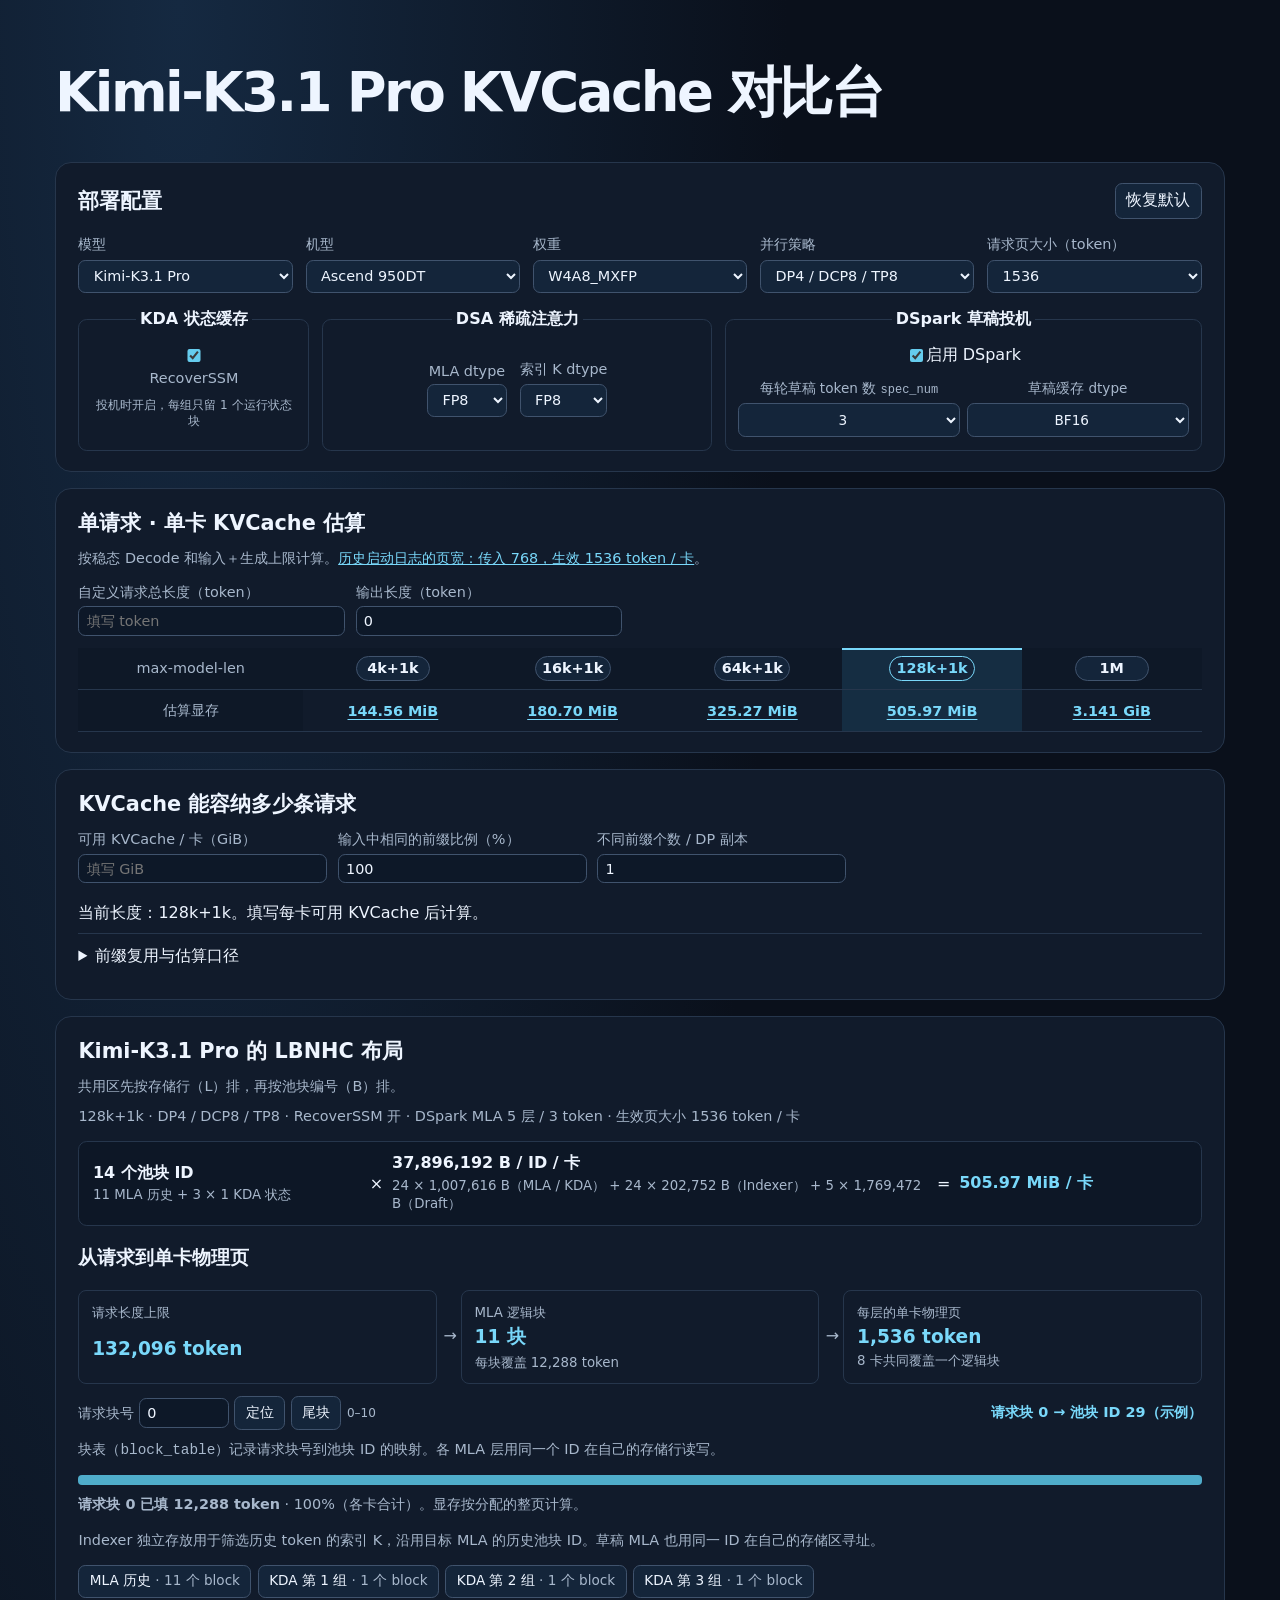
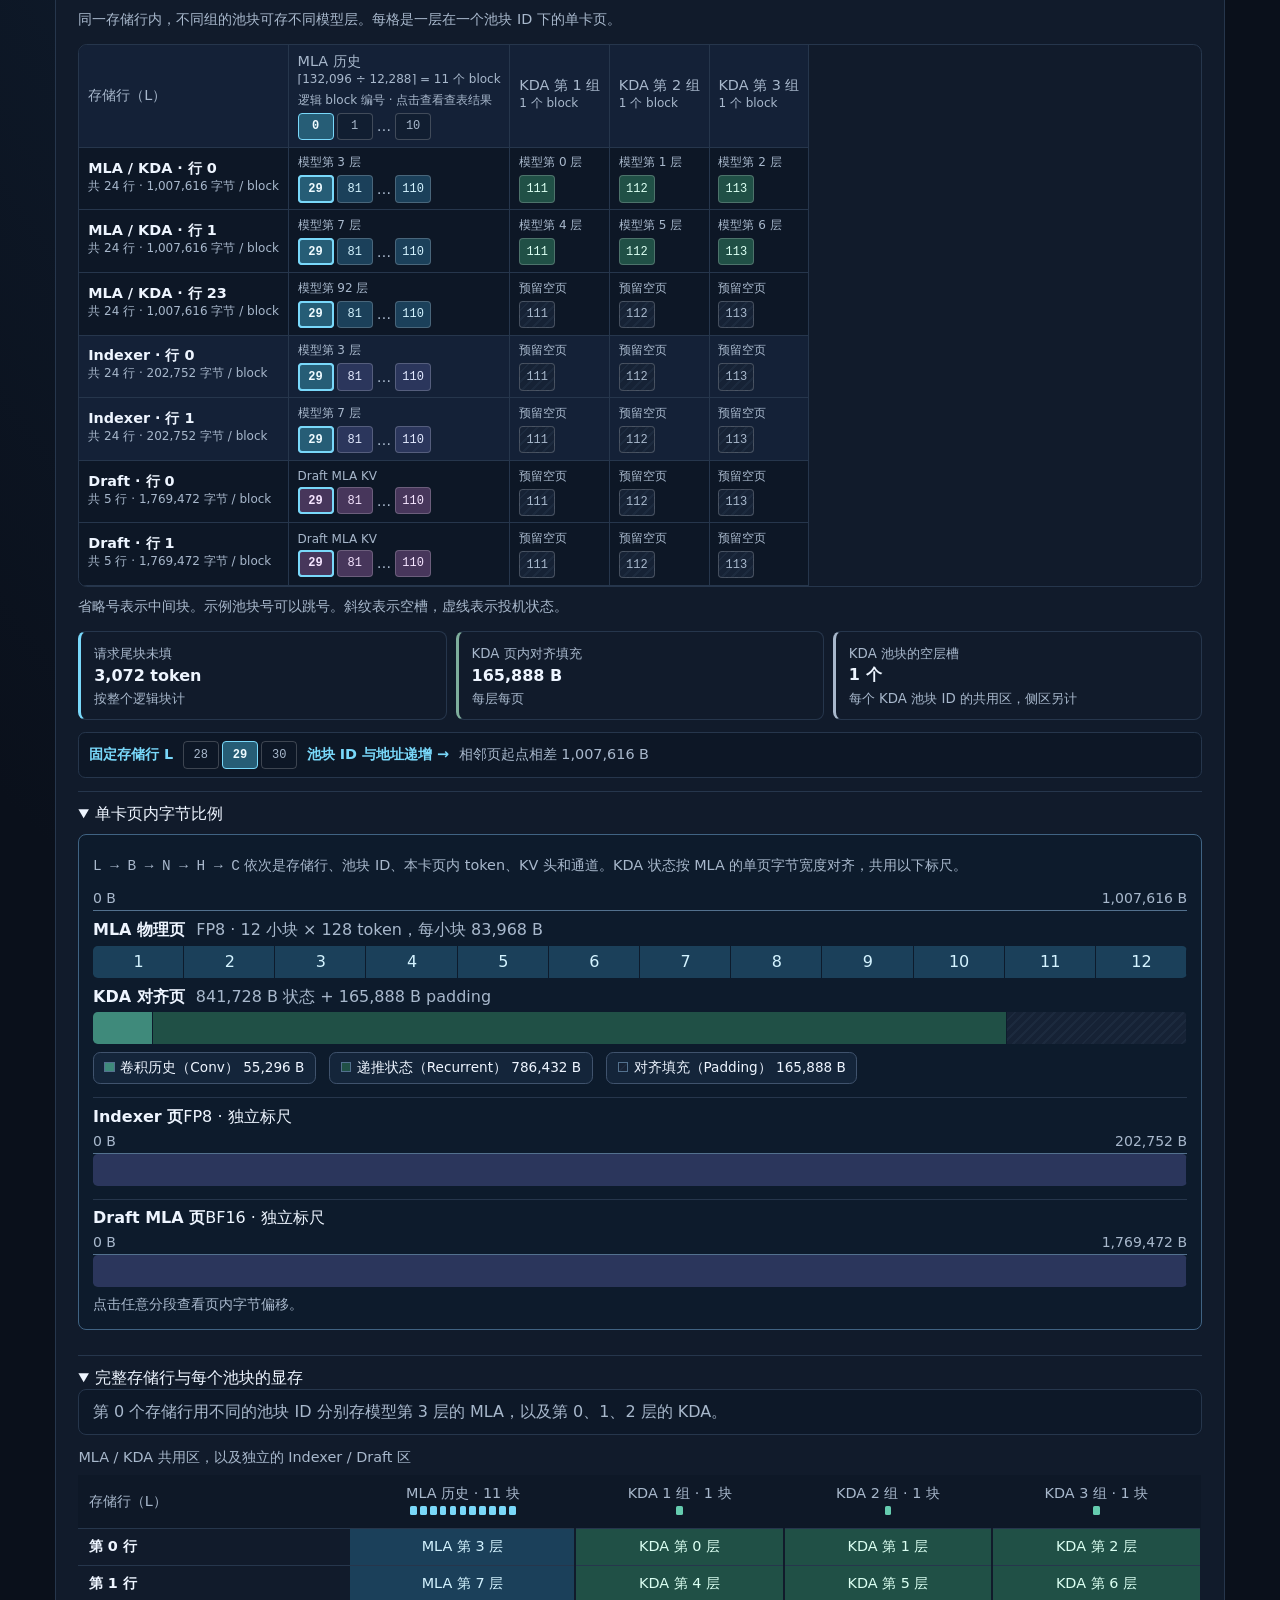
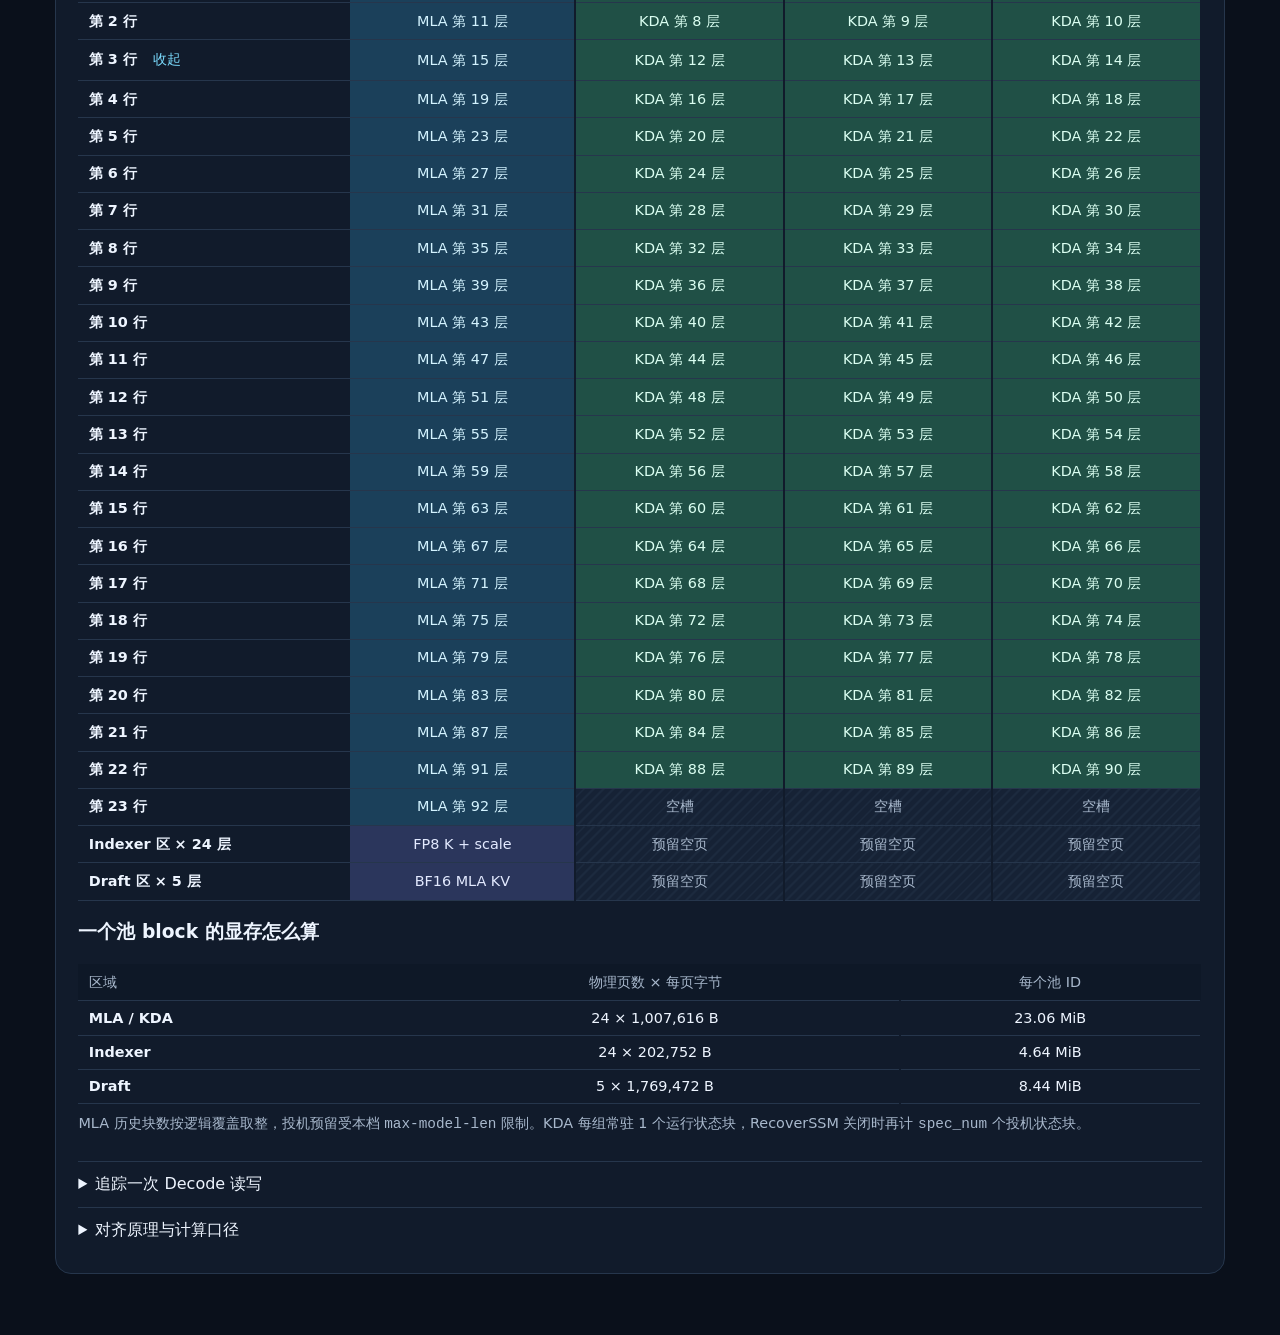
==== index.html @ 6306217f "Center DSpark controls across Kimi variants" ====
<!doctype html>
<html lang="zh-CN">
<meta charset="utf-8">
<meta name="viewport" content="width=device-width, initial-scale=1">
<title>Kimi-K3.1 Pro KVCache 对比台</title>
<link rel="stylesheet" href="style.css?v=34">
<main>
  <header>
    <h1 id="page-title">Kimi-K3.1 Pro KVCache 对比台</h1>
  </header>

  <section aria-labelledby="settings-title">
    <div class="settings-heading"><h2 id="settings-title">部署配置</h2><button id="reset" type="button">恢复默认</button></div>
    <div class="settings">
      <label>模型<select id="model"><option value="k31">Kimi-K3.1 Pro</option><option value="k3">Kimi-K3</option></select></label>
      <label>机型<select id="hardware"><option value="a5">Ascend 950DT</option><option value="a3">Atlas 800I A3</option></select></label>
      <label>权重<select id="weight"><option>W4A8_MXFP</option></select></label>
      <label>并行策略<select id="scenario"><option value="8">DP4 / DCP8 / TP8</option><option value="1">DP4 / TP8</option><option value="custom">自定义</option></select></label>
      <label for="block-size" title="--block-size">请求页大小（token）<select id="block-size"><option>640</option><option>1024</option><option>1408</option><option selected>1536</option></select></label>
    </div>
    <fieldset id="custom-parallel" class="custom-parallel" hidden>
      <legend>自定义并行策略</legend>
      <div class="custom-parallel-fields">
        <label>实例机数<select id="custom-nodes"><option value="auto">自动（4–8 机）</option></select></label>
        <label>DP<input id="custom-dp" type="number" min="1" step="1" inputmode="numeric" placeholder="填写 DP"></label>
        <label>TP<select id="custom-tp"></select></label>
        <label>DCP<select id="custom-dcp" aria-describedby="custom-parallel-help"></select></label>
      </div>
      <p class="caption" id="custom-parallel-help">实例卡数按 DP × TP 计算，DCP 复用 TP rank。DCP 须整除 TP，选 1 表示关闭。</p>
      <p id="custom-parallel-size" class="caption" hidden></p>
      <div class="custom-actions">
        <button type="button" id="copy-preset-topology">从预设填入</button>
        <button type="button" id="copy-parallel-link" disabled>复制配置链接</button>
        <span id="parallel-link-status" role="status"></span>
      </div>
      <label id="parallel-link-fallback" hidden>配置链接<input type="url" id="parallel-link-url" readonly></label>
    </fieldset>
    <div class="option-groups">
      <fieldset><legend>KDA 状态缓存</legend><div class="option-fields">
        <label class="option-toggle"><input type="checkbox" id="recover" aria-describedby="recover-help" checked> RecoverSSM</label>
        <small class="option-help" id="recover-help">投机时开启，每组只留 1 个运行状态块</small>
      </div></fieldset>
      <fieldset><legend id="attention-options-title">DSA</legend><div class="option-fields">
        <label>MLA dtype<select id="mla-dtype"></select></label>
        <label id="index-dtype-field">索引 K dtype<select id="index-dtype"></select></label>
      </div></fieldset>
      <fieldset class="draft-settings"><legend>DSpark 草稿投机</legend>
        <div class="draft-heading">
          <label class="option-toggle"><input type="checkbox" id="draft" aria-controls="draft-fields" checked> 启用 DSpark</label>
          <span class="draft-format" id="draft-format" hidden>缓存 BF16</span>
        </div>
        <div id="draft-fields">
          <fieldset class="draft-kind" id="draft-kind-field" hidden>
            <legend>草稿模型类型</legend>
            <div class="draft-kind-options">
              <label><input type="radio" name="draft-kind" value="mla" checked><span>MLA</span></label>
              <label><input type="radio" name="draft-kind" value="gqa"><span>GQA</span></label>
            </div>
          </fieldset>
          <div class="draft-parameters">
            <label for="spec"><span>每轮草稿 token 数 <code>spec_num</code></span><select id="spec"><option>1</option><option>2</option><option selected>3</option><option>4</option><option>5</option><option>6</option><option>7</option></select></label>
            <label id="mla-draft-layers-field" hidden>草稿模型层数<select id="mla-draft-layers"></select></label>
            <div id="gqa-draft-layers-field" class="draft-static" hidden><span>草稿模型层数</span><span id="gqa-draft-layer-count" class="fixed-value"></span></div>
            <label id="draft-dtype-field">草稿缓存 dtype<select id="draft-dtype"></select></label>
          </div>
          <p id="draft-layout-note" class="draft-note" hidden></p>
        </div>
      </fieldset>
    </div>
    <p class="caption" id="dtype-note" hidden>当前 dtype 搭配的显存按图中的 KVCache 布局计算，实际能否启动仍待验证。</p>
    <p class="caption" id="native-weight-note" hidden>Moonshot 原生档按所选 KV dtype 和 950DT 分组估算。<a href="https://huggingface.co/moonshotai/Kimi-K3.1-Pro">Moonshot 原生权重</a></p>
  </section>

  <section aria-labelledby="results-title">
    <h2 id="results-title">单请求 · 单卡 KVCache 估算</h2>
    <p class="caption" id="results-scope">按稳态 Decode 和输入＋生成上限计算。<span id="results-evidence"></span></p>
    <p class="caption" id="custom-scenario-note" role="status" hidden>自定义并行策略待配置。</p>
    <div class="request-fields">
      <label>自定义请求总长度（token）<input id="custom-length" type="number" min="1" max="1048576" step="1" inputmode="numeric" placeholder="填写 token"></label>
      <label>输出长度（token）<input id="custom-generation" type="number" min="0" max="1048576" step="1" inputmode="numeric" value="0"></label>
    </div>
    <p class="caption" id="custom-request-note" role="status" hidden></p>
    <div class="scroll"><table class="results-table" id="results" role="table" aria-describedby="results-scope">
      <thead role="rowgroup"><tr role="row"><th scope="col" role="columnheader">max-model-len</th><th scope="col" role="columnheader">估算显存</th></tr></thead>
      <tbody role="rowgroup"></tbody>
    </table></div>
  </section>

  <section aria-labelledby="capacity-title" id="request-capacity">
    <h2 id="capacity-title">KVCache 能容纳多少条请求</h2>
    <div class="request-fields capacity-fields">
      <label>可用 KVCache / 卡（GiB）<input id="cache-budget" type="number" min="0" step="any" inputmode="decimal" placeholder="填写 GiB"></label>
      <label>输入中相同的前缀比例（%）<input id="prefix-percent" type="number" min="0" max="100" step="any" inputmode="decimal" value="100"></label>
      <label>不同前缀个数 / DP 副本<input id="prefix-count" type="number" min="1" step="1" inputmode="numeric" value="1"></label>
    </div>
    <div id="capacity-result" aria-live="polite"></div>
    <details><summary>前缀复用与估算口径</summary>
      <p>比例以当前长度档的输入 token 为基数，输出长度单独计。只有完整逻辑块可共享，并保留最后一个输入 token 的计算位置。各 DP 副本使用各自的 KVCache。</p>
      <p>每个有请求的前缀计一份共享历史块。每条请求分别计未共享历史、KDA 状态和独立 GQA Draft 块。按稳态驻留估算，调度上限、其他请求的缓存、临时重叠和碎片另计。<a href="https://docs.vllm.ai/en/v0.24.0/api/vllm/v1/core/kv_cache_manager/">vLLM 前缀命中规则</a></p>
    </details>
  </section>

  <section aria-labelledby="layout-title" id="cache-layout">
    <h2 id="layout-title">Kimi-K3.1 Pro 的 LBNHC 布局</h2>
    <p class="caption layout-intro">共用区先按存储行（L）排，再按池块编号（B）排。</p>
    <p id="layout-caption" class="caption" aria-live="polite"></p>
    <p id="layout-scope" class="caption inline-explanation" hidden></p>
    <div id="block-adjustment" class="caption inline-explanation" hidden></div>
    <div id="layout-summary"></div>
    <div id="layout-visual"></div>
    <details class="visual-block-detail" open>
      <summary>完整存储行与每个池块的显存</summary>
      <div id="layout"></div>
    </details>
    <details id="decode-trace">
      <summary>追踪一次 Decode 读写</summary>
      <div id="trace-content"></div>
    </details>
    <details id="k3-method" hidden>
      <summary>Kimi-K3 的对齐原理与计算口径</summary>
      <p>按预设 TP，950DT 页宽为 <code>768 × (512 + 64) × 2 = 884,736 B</code>，A3 为 <code>384 × (512 + 64) × 2 = 442,368 B</code>。A3 的 1M Decode 模板使用 DP4 / DCP16 / TP16，每个逻辑 block 覆盖 6,144 token。关闭 DCP 后，每块覆盖 384 token。KDA 每卡分到 <code>96 ÷ TP</code> 个头。降低 TP 后，如果状态放不进原页，就按请求页大小的最小够用倍数对齐。3 个 KDA 组各占 23 个存储行，组间 block ID 互斥。</p>
      <p>950DT 默认使用 Inferact Block5 的 3 层 MLA Draft。A3 默认使用 Eco-Tech 的 5 层 MLA Draft、DSpark 7 token。另一层数档用相同规则做容量对照。MLA Draft 行接在 24 个目标 MLA 行之后，共用历史 block ID。GQA Draft 以 RadixArk 的 5 层配置推算，使用独立 block ID，占整池前 5 行。</p>
      <p>按单请求稳态 Decode、各档用满 token 预算、无前缀复用估算。A3 的 DCP 关闭拓扑对应 256K 模板，更长请求只做容量对照。GQA Draft 有 16 个 KV 头。TP ≤ 16 时自定义只支持 DCP1，TP32 可选 DCP1 或 DCP2。TP1/2 时 GQA 单页比 MLA 页宽，超出现有共用页估算范围。权重、图内存及 RecoverSSM records 另计。<a href="https://github.com/Dawn952/vllm-ascend/blob/6fcafe90e9fe4091685935d162a7a3869aa204ee/vllm_ascend/platform.py#L1971-L2040">Ascend 草稿并行校验</a></p>
      <p class="sources"><a href="https://docs.vllm.ai/projects/ascend/en/main/tutorials/models/Kimi-K3.html#53-long-context-and-1m-pd-separation-deployment">Kimi-K3 1M Decode 模板</a><a href="https://modelscope.cn/models/Eco-Tech/Kimi-K3-DSpark-MLA-NPU">A3 MLA Draft 权重</a><a href="https://huggingface.co/Inferact/Kimi-K3-DSpark-Block5/blob/a202601f9043e965516e3965d02322a1b8f10310/config.json">950DT MLA Draft 配置</a><a href="https://huggingface.co/RadixArk/Kimi-K3-DSpark/blob/9c4b2577dacb572ce88e8aad4357dffb4f6c9796/config.json">GQA Draft 配置</a><a href="https://github.com/vllm-project/vllm/blob/main/vllm/models/kimi_k3/nvidia/gqa_draft.py#L30-L69">上游 GQA 分组</a></p>
    </details>
    <details id="k31-method">
      <summary>对齐原理与计算口径</summary>
      <p><strong>地址顺序。</strong> <code>L → B → N → H → C</code> 分别对应存储行（物理层槽）、池内 block ID、本卡页内 token、存储的 KV head 和打包后的通道。MLA / KDA 共用区里，同一存储行的 block 连续，<code>offset(L,B) = L × 池总 block 数 × 主 MLA 页字节 + B × 主 MLA 页字节</code>。图中只展示当前请求占用的块。分配器用整个池的 block 数计算相邻存储行的间距。</p>
      <p><strong>页与 ID。</strong> KDA 沿用 MLA 页的步长。三组 KDA 各自有 block table，使用互斥的池 ID，同一组的 23 层使用相同的一串 ID。Indexer 和 draft 有独立的物理区域及页宽，也按池 ID 寻址。</p>
      <p><strong>先选 token 块，再算物理页。</strong> 量化 MLA 按 576 B/token 选块，按 656 B/token 打包。BF16 MLA 的两个步骤都按 1152 B/token 计算。Indexer 的 INT8、FP8、BF16 分别用 130、132、256 B/token。DCP 逻辑覆盖等于生效 block size × DCP。KDA 的 96 个头按 TP 切分，TP8 每卡 12 个，TP16 每卡 6 个。</p>
      <p><code>spec_num</code> 对应 vLLM 的 <code>num_speculative_tokens</code>。Draft BF16 使用 1152 B/token。Draft C8 是按 576 B/token 的容量估算，静态 scale 另计，算子可用性和部署未验证。<a href="https://dawn952.github.io/kimi-k31-a5-analysis/">A5 Atlas 的 DSpark C8 容量口径</a></p>
      <p>按独享请求、无前缀复用计算。每档以输入与输出长度之和设置 <code>max-model-len</code>，<code>1M</code> 档使用 <code>(1M−1k)+1k</code>。<code>allocate_slots</code> 先将主模型 token 和 lookahead 的和截断到模型上限，再由 Full Attention manager 按 DCP 逻辑块取整。因此用满本档预算时，lookahead 不会跨过模型上限占用新块。</p>
      <p><code>MambaManager</code> 在 align 模式按主模型进度管理 KDA 状态。单请求的稳态 Decode 每组保留 1 个运行状态块，RecoverSSM 关闭时再加投机状态块。跨块切换时旧块暂留，后续由 <code>remove_skipped_blocks</code> 释放。跨块重叠、额外 Prefill checkpoint、历史驻留、全池 null ID、权重、图内存和 RecoverSSM records 另计。</p>
      <h3>默认场景的证据</h3>
      <div class="scroll"><table class="pool-map"><thead><tr><th scope="col">Decode 配置</th><th scope="col">生效页 / 模板 interleave</th><th scope="col">每池 ID / 卡</th><th scope="col">证据范围</th></tr></thead><tbody>
      <tr><th scope="row">950DT · DP4 / DCP8 / TP8</th><td>1536 / 1536 token</td><td>37,896,192 B</td><td>历史页几何，单请求占用按源码推算</td></tr>
      <tr><th scope="row">A3 · DP4 / DCP16 / TP16</th><td>768 / 768 token</td><td>18,911,232 B</td><td>公开模板与 paired 布局的 CPU 字节复核</td></tr>
      </tbody></table></div>
      <p>950DT 历史日志的传入 block size 和 interleave 均为 768，启动后单卡页生效为 1536，记录的 cache group token 粒度为 <code>(12288, 1536, 1536, 1536)</code>。本站默认采用公开模板的 <code>1536 / 1536</code>，引用历史日志核对页几何。其他页几何及无 DCP 场景按源码推算，启动时仍需校验 interleave。</p>
      <p>A3 采用公开 1M Decode 模板和 W4A8 权重，默认关闭可选的 RecoverSSM。历史 A3 的 packed 布局运行与本站的 paired 布局不同。现有证据支持 A3 的页字节计算，单请求实际持有量及 RecoverSSM 对照仍是推算。</p>
      <p>950DT 的 Moonshot 原生档采用 <code>moonshotai/Kimi-K3.1-Pro</code> 的 MXFP4 checkpoint。其打包格式为 <code>mxfp4-pack-quantized</code>，官方 950DT 模板使用 Ascend 发布的 W4A8_MXFP 权重。原生档按显式指定的相同 KV dtype 和布局推算，加载及总 HBM 待验证。<a href="https://huggingface.co/moonshotai/Kimi-K3.1-Pro/blob/main/config.json">原生权重配置</a> · <a href="https://docs.vllm.ai/projects/ascend/en/main/tutorials/models/Kimi-K3.1-Pro.html">950DT 部署模板</a></p>
      <p class="sources"><a href="https://github.com/Dawn952/kimi-k31-a5-analysis/blob/main/data/memory-dcp-evidence.json">950DT 历史启动摘要</a><a href="https://github.com/vllm-project/vllm/blob/4ba787ec9959e566d3b587a796dff07673324da5/vllm/v1/core/kv_cache_manager.py#L550-L580">请求分配与上限</a><a href="https://github.com/vllm-project/vllm/blob/4ba787ec9959e566d3b587a796dff07673324da5/vllm/v1/core/single_type_kv_cache_manager.py#L1810-L1878">KDA 状态复用</a><a href="https://github.com/vllm-project/vllm/blob/4ba787ec9959e566d3b587a796dff07673324da5/vllm/v1/core/single_type_kv_cache_manager.py#L1629-L1657">KDA 旧块释放</a></p>
      <p class="sources"><a href="https://dawn952.github.io/kimi-k31-a5-analysis/">A5 Atlas</a><a href="https://docs.vllm.ai/projects/ascend/en/main/tutorials/models/Kimi-K3.1-Pro.html#long-context-and-1m-pd-separation-deployment">A3 1M 部署模板</a><a href="https://www.modelscope.cn/models/Eco-Tech/Kimi-K3.1-Pro-w4a8">A3 W4A8 权重</a><a href="https://github.com/vllm-project/vllm/blob/4ba787ec9959e566d3b587a796dff07673324da5/vllm/platforms/interface.py#L1066-L1128">vLLM 选块</a><a href="https://github.com/Dawn952/vllm-ascend/blob/3634a7eae94897d1a7b14d00807323e5af6b4a04/vllm_ascend/platform.py#L456-L489">Ascend 页对齐</a><a href="https://github.com/Dawn952/vllm-ascend/blob/3634a7eae94897d1a7b14d00807323e5af6b4a04/vllm_ascend/models/kimi_k3/paired_sfa_cache.py">物理页和步长</a><a href="https://github.com/Dawn952/vllm-ascend/blob/3634a7eae94897d1a7b14d00807323e5af6b4a04/vllm_ascend/attention/sfa_v1.py#L412-L414">SFA kernel 小块</a><a href="https://github.com/Dawn952/vllm-ascend/blob/3634a7eae94897d1a7b14d00807323e5af6b4a04/vllm_ascend/models/kimi_k3/cache_config.py">KDA 分组源码</a><a href="https://github.com/vllm-project/vllm-ascend/pull/21549">RecoverSSM</a></p>
    </details>
  </section>
</main>
<dialog id="detail" aria-labelledby="detail-title">
  <div class="dialog-head"><div><h2 id="detail-title">占用明细</h2><p id="detail-caption" class="caption"></p></div><form method="dialog"><button>关闭</button></form></div>
  <div id="detail-rows"></div>
</dialog>
<script src="model.js?v=23" defer></script>
<script src="app.js?v=39" defer></script>
</html>
---- style.css ----
:root {
  color-scheme: dark;
  --bg: #0a101b;
  --panel: #111b2b;
  --line: #26364c;
  --text: #eef5ff;
  --muted: #a8b8cc;
  --accent: #79d8fa;
  font-family: Inter,'Microsoft YaHei',system-ui,sans-serif;
  background: var(--bg);
  color: var(--text);
}

* {
  box-sizing: border-box;
}

body {
  margin: 0;
  background: radial-gradient(ellipse at 14% 0%,#152941,transparent 38rem);
}

main {
  width: min(1170px,100% - 2rem);
  margin: auto;
  padding: 3rem 0 4rem;
}

header {
  margin-bottom: 2rem;
}

h1 {
  font-size: clamp(2rem,5vw,3.4rem);
  letter-spacing: -.045em;
  margin: .55rem 0;
}

h2 {
  font-size: 1.3rem;
  margin: 0 0 .6rem;
}

section {
  padding: 1.25rem 1.4rem;
  border: 1px solid var(--line);
  background: var(--panel);
  border-radius: 1rem;
  margin-top: 1rem;
}

p {
  line-height: 1.55;
}

.caption {
  color: var(--muted);
  font-size: .9rem;
  margin: .5rem 0 .85rem;
}

.layout-intro {
  margin-bottom: .25rem;
}

.settings {
  display: grid;
  grid-template-columns: repeat(5,minmax(0,1fr));
  gap: .8rem;
  margin: 1rem 0;
}

.settings label {
  display: grid;
  gap: .4rem;
  min-width: 0;
  font-size: .9rem;
  color: var(--muted);
}

.settings select {
  width: 100%;
  min-width: 0;
}

.custom-parallel {
  min-inline-size: 0;
  margin: 0 0 .8rem;
  padding: .6rem .75rem;
  border: 1px solid var(--line);
  border-radius: .55rem;
}

.custom-parallel legend {
  font-weight: 650;
  padding: 0 .25rem;
}

.custom-parallel-fields {
  display: grid;
  grid-template-columns: repeat(4,minmax(0,1fr));
  gap: .65rem;
  max-width: 36rem;
}

.custom-parallel-fields label {
  display: grid;
  gap: .3rem;
  min-width: 0;
  color: var(--muted);
  font-size: .9rem;
}

.custom-parallel-fields :is(select, input[type="number"]) {
  min-width: 0;
  width: 100%;
}

.custom-parallel .caption {
  margin-bottom: 0;
}

.custom-actions {
  display: flex;
  align-items: center;
  flex-wrap: wrap;
  gap: .45rem;
  margin-top: .6rem;
  font-size: .875rem;
}

.custom-actions button:disabled {
  opacity: .5;
  cursor: default;
}

#parallel-link-fallback {
  margin-top: .5rem;
  color: var(--muted);
}

#parallel-link-url {
  display: block;
  width: 100%;
  padding: .4rem;
  color: var(--text);
  background: var(--panel);
  border: 1px solid var(--line);
}

button,select {
  font: inherit;
  color: var(--text);
  background: #14253a;
  border: 1px solid #40536d;
  border-radius: .45rem;
  padding: .4rem .65rem;
}

button {
  cursor: pointer;
}

button:hover,select:hover {
  border-color: var(--accent);
}

:focus-visible {
  outline: 2px solid var(--accent);
  outline-offset: 3px;
}

input {
  accent-color: #65ccee;
}

select:disabled {
  opacity: .5;
}

.settings-heading {
  display: flex;
  align-items: center;
  justify-content: space-between;
  gap: .65rem;
}

.settings-heading h2 {
  margin: 0;
}

.option-groups {
  display: grid;
  grid-template-columns: minmax(0, .8fr) minmax(0, 1.35fr) minmax(0, 1.65fr);
  gap: .8rem;
}

.option-groups > fieldset {
  display: grid;
  align-items: center;
  min-inline-size: 0;
  margin: 0;
  padding: .6rem .75rem .8rem;
  border: 1px solid var(--line);
  border-radius: .55rem;
}

.option-groups > fieldset > legend {
  color: var(--text);
  margin-inline: auto;
  padding: 0 .25rem;
  font-weight: 650;
}

.option-fields {
  display: flex;
  flex-wrap: wrap;
  justify-content: center;
  align-items: end;
  gap: .65rem .8rem;
  font-size: .9rem;
}

.option-fields label {
  display: grid;
  gap: .3rem;
  color: var(--muted);
  text-align: center;
}

.option-fields label[hidden] {
  display: none;
}

.option-toggle {
  display: flex;
  align-items: center;
  min-height: 2rem;
  color: var(--text);
}

.option-groups > .draft-settings {
  align-content: center;
  gap: .55rem;
  text-align: center;
}

.draft-heading {
  display: flex;
  align-items: center;
  justify-content: center;
  flex-wrap: wrap;
  gap: .3rem .65rem;
}

.draft-format {
  color: var(--muted);
  font-size: .85rem;
  font-variant-numeric: tabular-nums;
}

#draft-fields {
  min-width: 0;
}

.draft-kind {
  min-width: 0;
  margin: 0 0 .65rem;
  padding: 0;
  border: 0;
}

.draft-kind legend,
.draft-parameters label,
.draft-static {
  color: var(--muted);
  font-size: .85rem;
}

.draft-kind legend {
  padding: 0;
  margin: 0 auto .3rem;
}

.draft-kind-options,
.draft-parameters {
  display: grid;
  grid-template-columns: repeat(2,minmax(0,1fr));
  gap: .45rem;
}

.draft-kind-options label {
  display: flex;
  cursor: pointer;
  align-items: center;
  justify-content: center;
  gap: .38rem;
  min-height: 2.3rem;
  padding: .2rem .45rem;
  border: 1px solid #40536d;
  border-radius: .45rem;
  background: #14253a;
}

.draft-kind-options input {
  margin: 0;
}

.draft-kind-options label:has(input:checked) {
  border-color: var(--accent);
  color: var(--accent);
  background: #18354c;
}

.draft-kind-options label:has(input:focus-visible) {
  outline: 2px solid var(--accent);
  outline-offset: 2px;
}

.draft-parameters label,
.draft-static {
  display: grid;
  align-content: end;
  gap: .3rem;
  min-width: 0;
}

.draft-parameters code {
  font-size: .75rem;
}

.draft-parameters select,
.fixed-value {
  min-height: 2.15rem;
  width: 100%;
}

.draft-parameters select {
  text-align: center;
  text-align-last: center;
}

.fixed-value {
  align-content: center;
  padding: .38rem .65rem;
  color: var(--text);
  border: 1px solid var(--line);
  border-radius: .45rem;
}

.draft-parameters [hidden] {
  display: none;
}

.draft-note {
  color: var(--muted);
  font-size: .85rem;
  margin: .55rem 0 0;
}

.scroll {
  overflow-x: auto;
}

table {
  width: 100%;
  border-collapse: collapse;
  white-space: nowrap;
  font-size: .9rem;
  font-variant-numeric: tabular-nums;
}

th,td {
  padding: .54rem .65rem;
  border-bottom: 1px solid var(--line);
}

thead th {
  font-weight: 500;
  color: var(--muted);
  background: #0e1827;
}

.results-table {
  display: grid;
  grid-template-columns: minmax(0,1.25fr) repeat(var(--result-count,5),minmax(0,1fr));
  min-width: 36rem;
}

.results-table :is(thead, tbody) {
  display: contents;
}

.results-table tr {
  display: grid;
  grid-template-rows: repeat(2,2.65rem);
}

.results-table th, .results-table td {
  display: grid;
  place-items: center;
  text-align: center;
  padding: .45rem .35rem;
}

.results-table tbody th {
  background: #0e1827;
}

.results-table .value, .results-table .length {
  display: block;
  width: 100%;
  padding: .2rem;
  text-align: center;
}

.results-table .selected-length {
  background: #152d42;
}

.results-table th.selected-length {
  box-shadow: inset 0 2px var(--accent);
}

.results-table .length {
  width: fit-content;
  min-width: 4.6rem;
  max-width: 100%;
  margin-inline: auto;
  padding-inline: .4rem;
  border: 1px solid #40536d;
  border-radius: 999px;
  background: #14253a;
}

.results-table .length:hover,
.results-table .length[aria-pressed="true"] {
  border-color: var(--accent);
  color: var(--accent);
}

.results-table .length small {
  color: var(--muted);
  font-weight: 400;
  margin-inline-start: .25rem;
}

.request-fields, .capacity-totals {
  display: grid;
  grid-template-columns: repeat(2,minmax(0,1fr));
  gap: .65rem;
  margin: .75rem 0;
  max-width: 34rem;
}

.request-fields label {
  display: grid;
  gap: .3rem;
  min-width: 0;
  color: var(--muted);
  font-size: .9rem;
}

.request-fields input[type="number"] {
  width: 100%;
}

.capacity-fields, .capacity-totals {
  grid-template-columns: repeat(3,minmax(0,1fr));
  max-width: 48rem;
}

#capacity-result {
  padding: .45rem 0 .6rem;
}

.capacity-totals > div {
  display: grid;
  gap: .25rem;
  padding: .6rem;
  border: 1px solid var(--line);
  border-radius: .5rem;
}

.capacity-totals strong {
  color: var(--accent);
}

.value,.length {
  background: transparent;
  border-color: transparent;
  font-weight: 650;
}

.value {
  color: var(--accent);
  text-decoration: underline;
  text-underline-offset: .2em;
}

.option-help {
  flex-basis: 100%;
  text-align: center;
  color: var(--muted);
  line-height: 1.4;
}

.allocation-formula,
.block-path,
.space-guide {
  display: grid;
  align-items: stretch;
  gap: .55rem;
  margin: .75rem 0;
}

.allocation-formula {
  grid-template-columns: minmax(0,1fr) auto minmax(0,2fr) auto minmax(0,.85fr);
  align-items: center;
  padding: .7rem .85rem;
  border: 1px solid var(--line);
  border-radius: .55rem;
  background: #0d1726;
  font-variant-numeric: tabular-nums;
}

.allocation-formula small,
.block-path small,
.space-guide small {
  display: block;
  margin-top: .16rem;
  color: var(--muted);
  line-height: 1.4;
}

.formula-total {
  color: var(--accent);
}

.block-path, .space-guide {
  grid-template-columns: repeat(3,minmax(0,1fr));
}

.block-path {
  gap: 1.5rem;
}

.block-path > div {
  position: relative;
}

@media (min-width:641px) {
  .block-path > div + div::before {
    content: "→";
    position: absolute;
    left: -1.15rem;
    top: calc(50% - .65em);
    color: var(--muted);
  }
}

.block-path > div, .space-guide > div {
  display: grid;
  gap: .1rem;
  padding: .65rem .8rem;
  border: 1px solid var(--line);
  border-radius: .5rem;
  font-variant-numeric: tabular-nums;
}

.block-path strong {
  color: var(--accent);
  font-size: 1.16rem;
}

.space-guide > div:nth-child(1) { border-inline-start: 3px solid var(--accent); }
.space-guide > div:nth-child(2) { border-inline-start: 3px solid #7fae9d; }
.space-guide > div:nth-child(3) { border-inline-start: 3px solid #a8b8cc; }

input[type="number"] {
  width: 5.6rem;
  padding: .35rem .45rem;
  border: 1px solid #40536d;
  border-radius: .45rem;
  background: #0d1828;
  color: var(--text);
  font: inherit;
}

.block-search {
  display: flex;
  align-items: center;
  flex-wrap: wrap;
  gap: .35rem;
}

.mla-block-lookup {
  justify-content: space-between;
}

.visual-gap {
  display: grid;
  place-items: center;
  width: 1rem;
  color: var(--muted);
}

.trace-steps {
  display: grid;
  grid-template-columns: repeat(3,minmax(0,1fr));
  gap: .9rem;
  padding-inline-start: 1.4rem;
}

.trace-steps li, .trace-state {
  border: 1px solid var(--line);
  border-radius: .55rem;
  padding: .6rem .8rem;
  background: #0d1726;
}

.trace-steps p {
  margin: .4rem 0;
}

details {
  border-top: 1px solid var(--line);
  padding: .75rem 0;
}

summary {
  cursor: pointer;
}

li {
  margin-bottom: .35rem;
}

ol li {
  line-height: 1.65;
}

a {
  color: var(--accent);
}

.sources {
  display: flex;
  gap: 1rem;
  flex-wrap: wrap;
}

dialog {
  width: min(680px,100% - 2rem);
  max-height: 85vh;
  color: var(--text);
  background: var(--panel);
  border: 1px solid #40536d;
  border-radius: .9rem;
  padding: 1.15rem 1.4rem;
}

dialog::backdrop {
  background: #050811b9;
}

.dialog-head {
  display: flex;
  align-items: start;
  justify-content: space-between;
  gap: .75rem;
}

.visual-block-nav {
  display: flex;
  flex-wrap: wrap;
  gap: .4rem;
  margin-bottom: .65rem;
}

.mla-block-lookup, .physical-block-order {
  display: flex;
  align-items: center;
  flex-wrap: wrap;
  gap: .25rem .6rem;
  font-size: .9rem;
  color: var(--muted);
}

.mla-block-lookup strong, .physical-block-order strong {
  color: var(--accent);
}

.physical-block-order {
  padding: .5rem .6rem;
  margin-bottom: .55rem;
  border: 1px solid var(--line);
  border-radius: .45rem;
  background: #0d1726;
}

.visual-block-nav button {
  font-size: .85rem;
}

.visual-block-nav span, .visual-block-map small {
  color: var(--muted);
}

.visual-block-scroll {
  border: 1px solid var(--line);
  border-radius: .55rem;
}

.visual-block-map {
  width: max-content;
  border-collapse: separate;
  border-spacing: 0;
}

.visual-block-map th, .visual-block-map td {
  padding: .42rem .55rem;
  border-right: 1px solid var(--line);
  text-align: left;
  background: #0d1726;
}

.visual-block-map thead th, .visual-block-map tbody:nth-of-type(even) > tr > * {
  background: #142137;
}

.visual-block-map :is(thead, tbody) > tr > .visual-column-selected {
  background: #20364c;
}

.visual-block-map th:first-child {
  position: sticky;
  left: 0;
  z-index: 1;
}

.visual-block-map small {
  display: block;
  font-weight: 400;
  margin-bottom: .25rem;
}

.visual-block-strip {
  display: flex;
  gap: .2rem;
}

.visual-block {
  display: grid;
  place-items: center;
  width: 2.25rem;
  height: 1.7rem;
  border: 1px solid #ffffff33;
  border-radius: .25rem;
  font: .75rem ui-monospace, monospace;
}

.visual-block-id {
  padding: 0;
  background: #111e31;
  color: var(--muted);
}

.visual-block-id[aria-pressed="true"], .visual-block[data-matched], .visual-block.physical-order-focus {
  color: #effbff;
  background: #265d76;
  border-color: var(--accent);
  font-weight: 700;
}

.visual-block.draft {
  background: #47365b;
  color: #f6e5ff;
}

.visual-block[data-matched] {
  outline: 2px solid var(--accent);
  outline-offset: -2px;
}

.visual-block.speculative {
  border-style: dashed;
  border-color: #7fae9d;
}

.visual-block-detail {
  margin-top: .85rem;
}

.visual-block-detail .block-zoom {
  margin-top: .55rem;
}

@media (max-width: 480px) {
  .visual-block-map th[scope="row"] small {
    max-width: 6.5rem;
    white-space: normal;
  }
}

.breakdown summary {
  display: flex;
  align-items: baseline;
  gap: .55rem;
}

.breakdown summary::before {
  content: '';
  flex: none;
  border: .27em solid transparent;
  border-right: 0;
  border-left-color: var(--muted);
}

.breakdown[open] summary::before {
  transform: rotate(90deg);
}

.breakdown summary strong {
  margin-inline-start: auto;
  white-space: nowrap;
  font-variant-numeric: tabular-nums;
  color: var(--accent);
}

.breakdown p {
  margin: .7rem 0 .3rem;
  overflow-wrap: anywhere;
}

.tags span {
  display: inline-block;
  border: 1px solid var(--line);
  padding: .1rem .35rem;
  margin-right: .3rem;
  border-radius: .25rem;
  color: var(--muted);
  font-size: .875rem;
}

@media(max-width:720px) {
  main {
    padding-top: 1.75rem;
  }
  section {
    padding: 1rem;
  }
  .settings {
    grid-template-columns: repeat(2,minmax(0,1fr));
  }
  .option-groups {
    grid-template-columns: 1fr;
  }
  .allocation-formula {
    grid-template-columns: auto minmax(0,1fr);
    gap: .35rem .5rem;
  }
  .allocation-formula > div:first-child {
    grid-column: 2;
  }
  .allocation-formula > span {
    line-height: .9;
    color: var(--muted);
  }
  .trace-steps {
    grid-template-columns: 1fr;
  }
}

@media(max-width:640px) {
  .custom-parallel-fields {
    grid-template-columns: repeat(2,minmax(0,1fr));
  }
  .capacity-fields, .capacity-totals {
    grid-template-columns: 1fr;
  }
  .results-table {
    grid-template-columns: 1fr;
    min-width: 0;
  }
  .results-table tr {
    grid-template: 2.65rem / repeat(2,minmax(0,1fr));
  }
  .results-table :is(th,td) {
    padding: .3rem .2rem;
  }
  .results-table th.selected-length {
    box-shadow: inset 3px 0 var(--accent);
  }
  .block-path, .space-guide {
    grid-template-columns: 1fr;
    gap: .35rem;
  }
  .block-path > div, .space-guide > div {
    grid-template-columns: minmax(0,1fr) auto;
    align-items: baseline;
  }
  .block-path small:last-child:not(:first-child), .space-guide small:last-child {
    grid-column: 1 / -1;
  }
}

@media(max-width:340px) {
  .settings {
    grid-template-columns: 1fr;
  }
}

.pool-map caption {
  text-align: left;
  color: var(--muted);
  font-size: .9rem;
  margin-bottom: .5rem;
}

.pool-map td,.pool-map th {
  text-align: left;
}

.pool-map th:not(:first-child), .pool-map td:not([colspan]) {
  text-align: center;
  vertical-align: middle;
}

.axis-key {
  display: grid;
  gap: .35rem;
  margin-bottom: .85rem;
  color: var(--muted);
  background: #0d1828;
  border: 1px solid var(--line);
  border-radius: .5rem;
  padding: .7rem .85rem;
}

.axis-key strong {
  color: var(--accent);
}

.pool-map td {
  border-right: 2px solid var(--panel);
}

.mla {
  background: #1b405a;
  color: #d4f3ff;
}

.kda {
  background: #205046;
  color: #dbfff2;
}

.indexer, .draft {
  background: #2b365c;
  color: #e3eaff;
}

.empty {
  color: var(--muted);
  background: repeating-linear-gradient(135deg, #162235 0 5px, #1c2a3e 5px 7px);
}

.block-marks {
  display: flex;
  gap: .2rem;
  align-items: center;
  justify-content: center;
  color: #65ccaf;
  min-height: 1rem;
}

.pool-map thead th:nth-child(2) .block-marks {
  color: var(--accent);
}

.block-marks i {
  width: .42rem;
  height: .57rem;
  background: currentColor;
  border-radius: .1rem;
}

.layout-toggle {
  color: var(--accent);
  font-size: .875rem;
  background: #142c42;
  margin: .25rem 0;
}

.slot-collapse {
  padding: .08rem .38rem;
  margin-left: .55rem;
  border-color: transparent;
  background: transparent;
  color: var(--accent);
  font-size: .875rem;
  font-weight: 400;
}

.explanation-toggle {
  color: var(--accent);
  padding: 0;
  border: 0;
  background: transparent;
  font-weight: 700;
  font-variant-numeric: tabular-nums;
  text-decoration: underline;
  text-underline-offset: .2em;
  white-space: nowrap;
}

.inline-explanation {
  border-inline-start: 2px solid var(--accent);
  padding-inline-start: .7rem;
}

.block-token-track {
  display: grid;
  height: .65rem;
  border-radius: .25rem;
  overflow: hidden;
  background: #0a1423;
}

.block-token-track span:first-child {
  background: #4facca;
}

.block-token-track span:last-child {
  background: repeating-linear-gradient(135deg,#162235 0 5px,#314258 5px 7px);
}

.block-zoom {
  padding: .85rem;
  border: 1px solid #406383;
  border-radius: .5rem;
  background: #0d1b2c;
}

.block-zoom > div > strong + span {
  display: inline-block;
  color: var(--muted);
  margin-left: .7rem;
}

.block-zoom p {
  margin: .35rem 0 0;
}

.byte-scale {
  display: flex;
  justify-content: space-between;
  margin-top: .8rem;
  padding-bottom: .25rem;
  border-bottom: 1px solid #53718e;
  color: var(--muted);
  font-variant-numeric: tabular-nums;
  font-size: .875rem;
}

.byte-label {
  margin: .55rem 0 .3rem;
}

.byte-track {
  display: grid;
  border-radius: .3rem;
  overflow: hidden;
}

.byte-segment {
  min-width: 0;
  height: 2rem;
  padding: 0;
  border: 0;
  border-radius: 0;
  box-shadow: inset -1px 0 #0d1b2c;
  font-variant-numeric: tabular-nums;
}

.byte-segment:hover, .byte-segment:focus-visible {
  outline: 2px solid var(--accent);
  outline-offset: -2px;
}

.conv {
  background: #3f8a7b;
}

.byte-legend {
  display: flex;
  flex-wrap: wrap;
  gap: .25rem .85rem;
  margin-top: .45rem;
  color: var(--muted);
}

.byte-legend i {
  display: inline-block;
  width: .65rem;
  height: .65rem;
  border: 1px solid #53718e;
  margin-right: .35rem;
}

.byte-legend button {
  font-size: .85rem;
  min-height: 2rem;
}

.side-page {
  margin-top: .8rem;
  border-top: 1px solid var(--line);
}

.side-page .byte-scale {
  margin-top: .3rem;
}
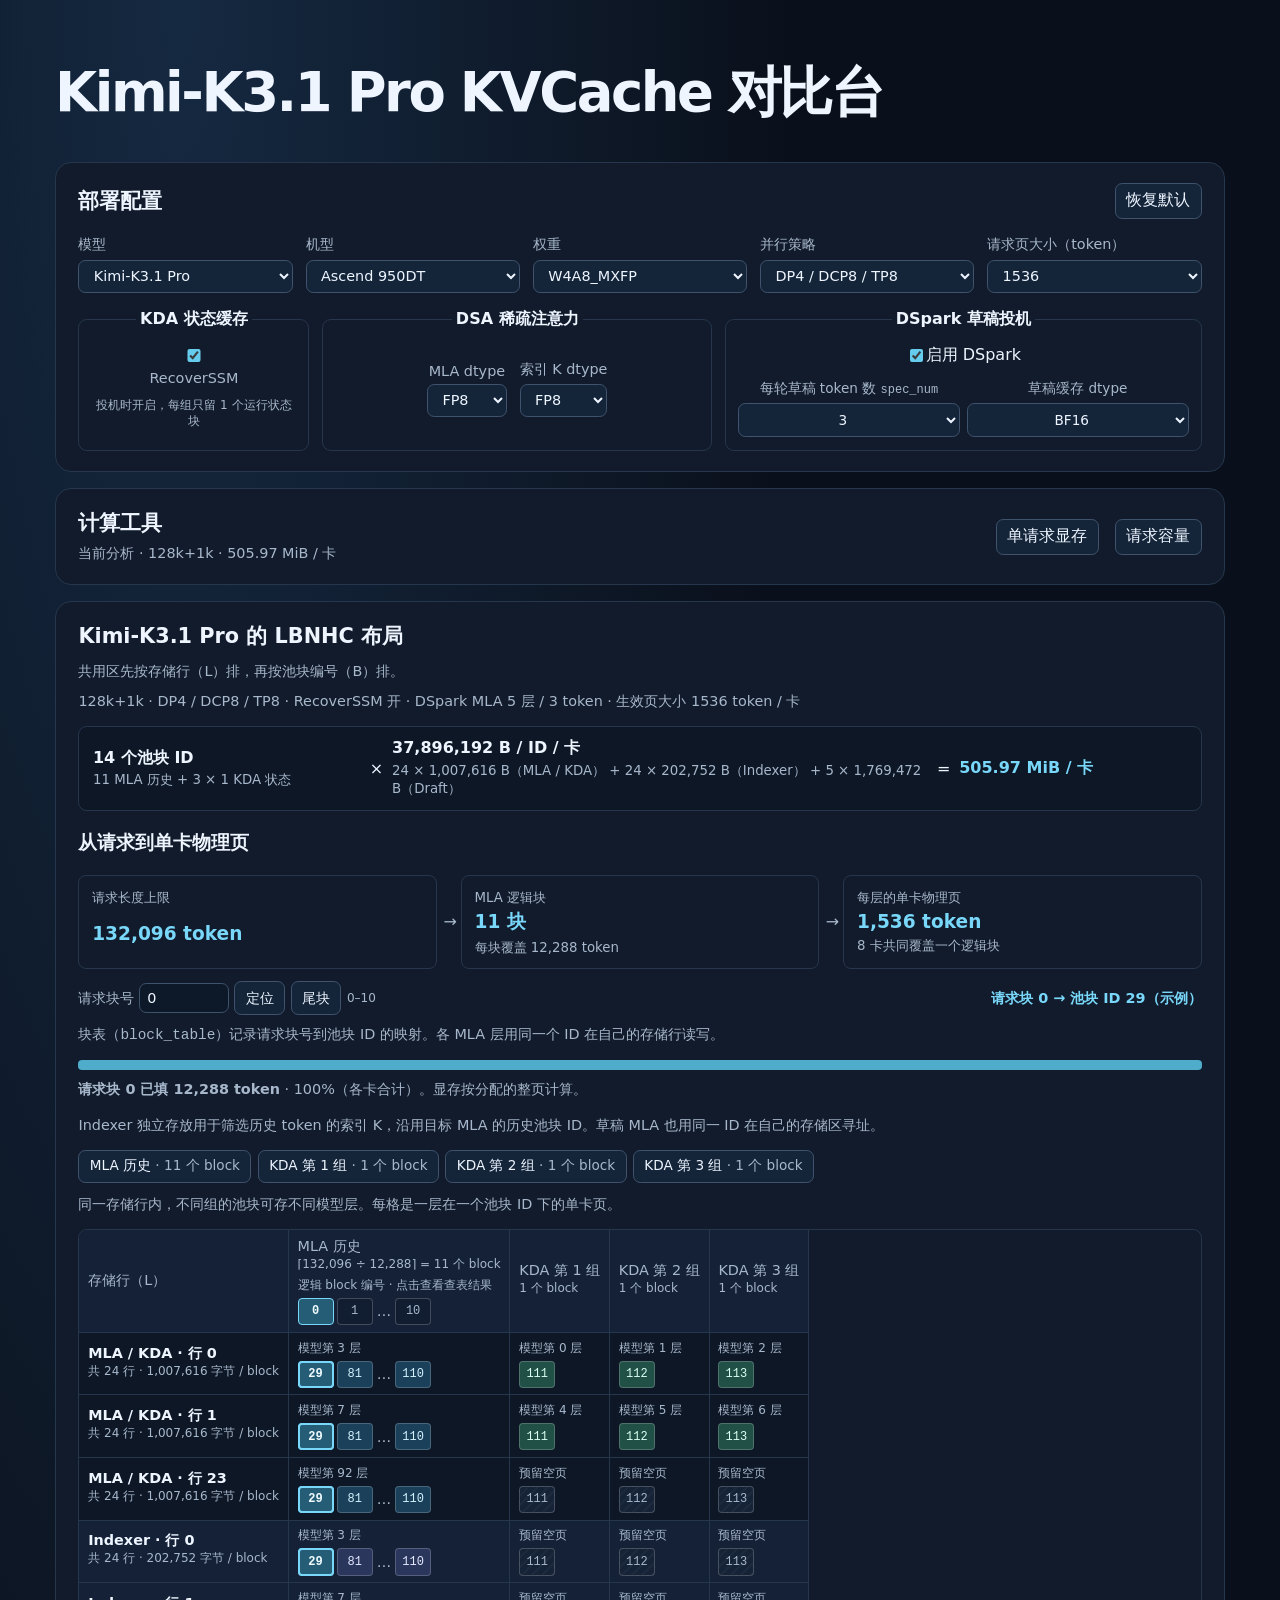
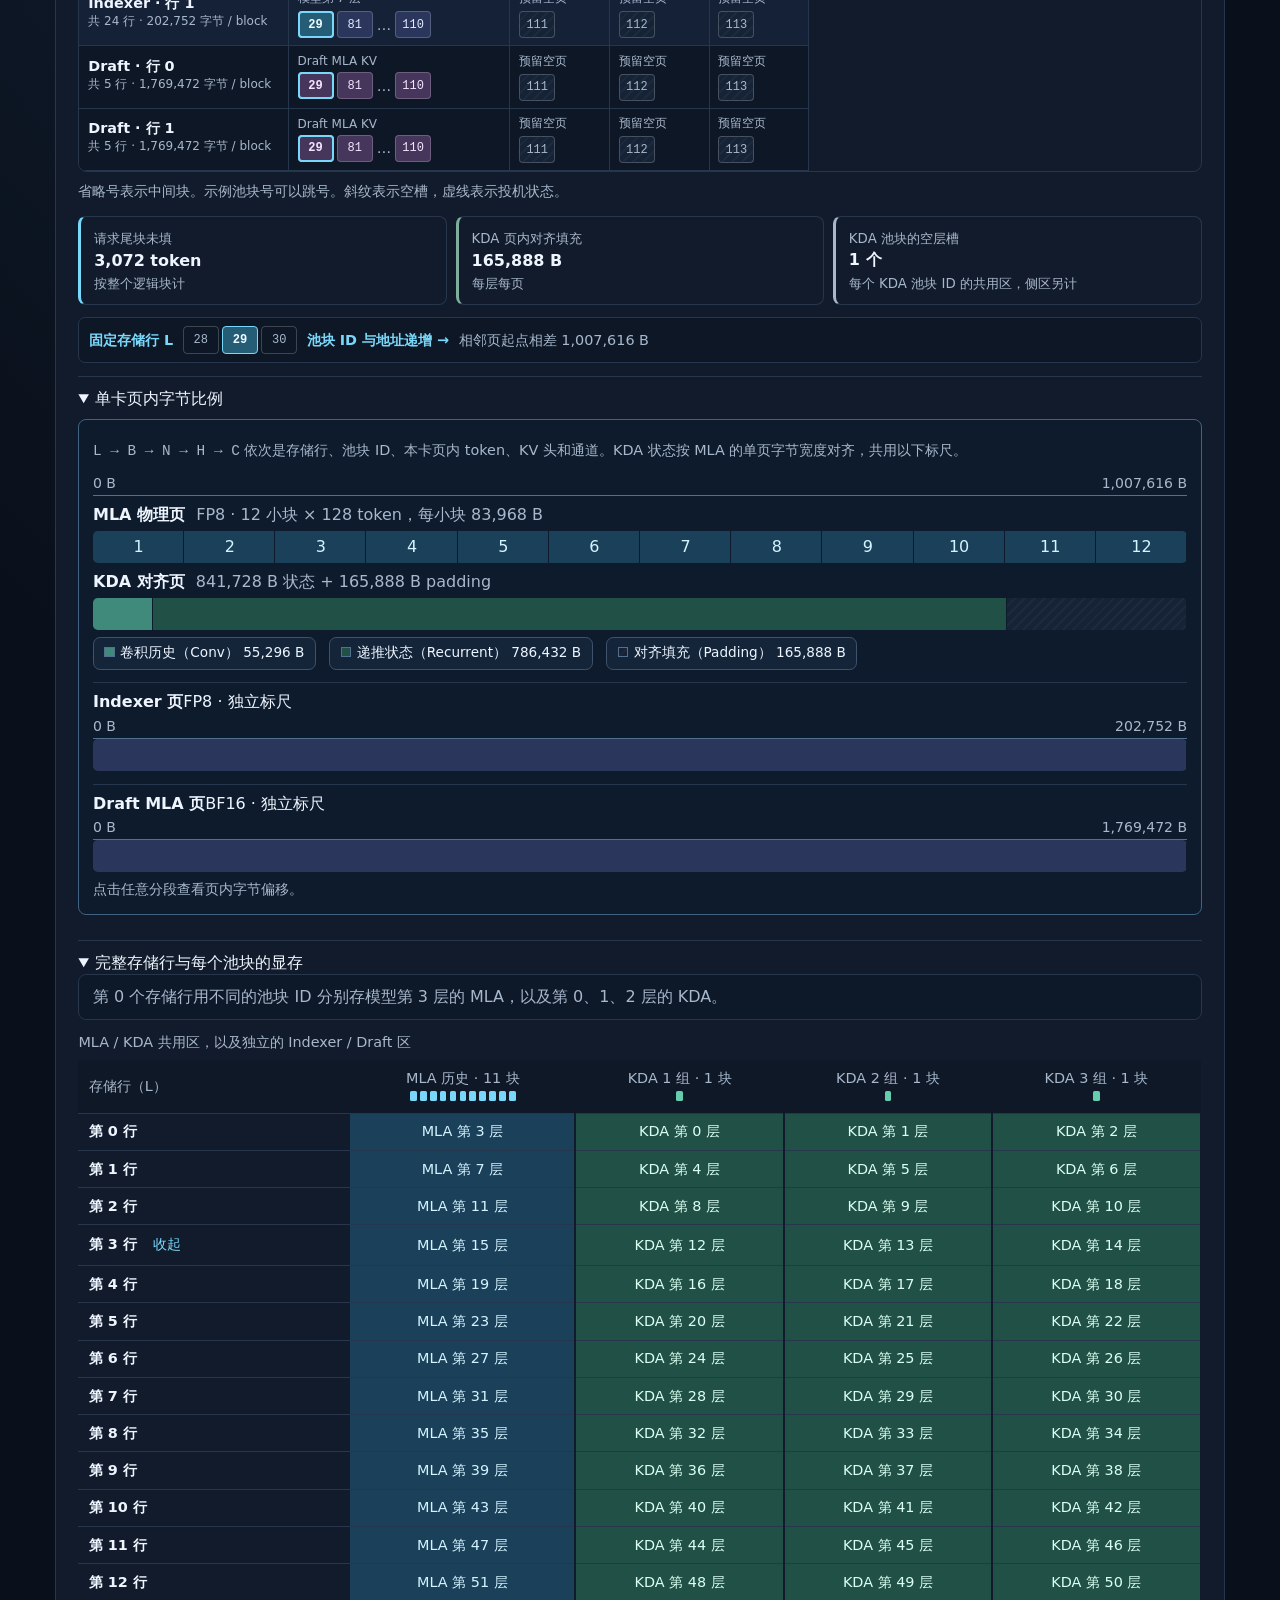
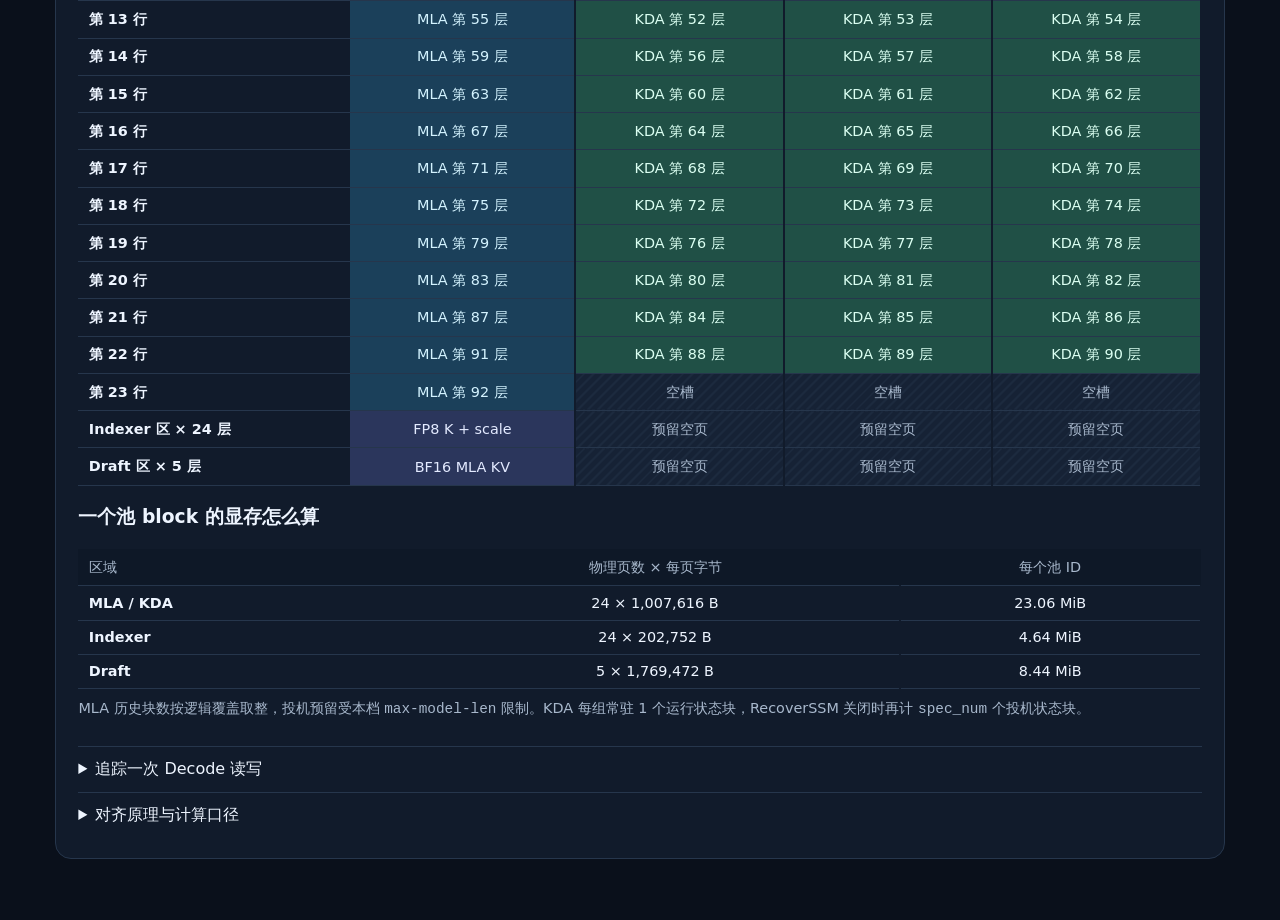
==== commit 6e74df2e: "Separate KVCache calculators into linked tool dialogs" ====
--- a/index.html
+++ b/index.html
@@ -3,7 +3,7 @@
 <meta charset="utf-8">
 <meta name="viewport" content="width=device-width, initial-scale=1">
 <title>Kimi-K3.1 Pro KVCache 对比台</title>
-<link rel="stylesheet" href="style.css?v=34">
+<link rel="stylesheet" href="style.css?v=35">
 <main>
   <header>
     <h1 id="page-title">Kimi-K3.1 Pro KVCache 对比台</h1>
@@ -71,37 +71,16 @@
     <p class="caption" id="native-weight-note" hidden>Moonshot 原生档按所选 KV dtype 和 950DT 分组估算。<a href="https://huggingface.co/moonshotai/Kimi-K3.1-Pro">Moonshot 原生权重</a></p>
   </section>
 
-  <section aria-labelledby="results-title">
-    <h2 id="results-title">单请求 · 单卡 KVCache 估算</h2>
-    <p class="caption" id="results-scope">按稳态 Decode 和输入＋生成上限计算。<span id="results-evidence"></span></p>
-    <p class="caption" id="custom-scenario-note" role="status" hidden>自定义并行策略待配置。</p>
-    <div class="request-fields">
-      <label>自定义请求总长度（token）<input id="custom-length" type="number" min="1" max="1048576" step="1" inputmode="numeric" placeholder="填写 token"></label>
-      <label>输出长度（token）<input id="custom-generation" type="number" min="0" max="1048576" step="1" inputmode="numeric" value="0"></label>
+  <section class="tool-launcher" aria-labelledby="tools-title">
+    <div><h2 id="tools-title">计算工具</h2><p id="analysis-request" aria-live="polite"></p></div>
+    <div class="tool-buttons">
+      <button type="button" data-tool="request-memory" aria-haspopup="dialog" aria-controls="request-memory">单请求显存</button>
+      <button type="button" data-tool="request-capacity" aria-haspopup="dialog" aria-controls="request-capacity">请求容量</button>
     </div>
-    <p class="caption" id="custom-request-note" role="status" hidden></p>
-    <div class="scroll"><table class="results-table" id="results" role="table" aria-describedby="results-scope">
-      <thead role="rowgroup"><tr role="row"><th scope="col" role="columnheader">max-model-len</th><th scope="col" role="columnheader">估算显存</th></tr></thead>
-      <tbody role="rowgroup"></tbody>
-    </table></div>
-  </section>
-
-  <section aria-labelledby="capacity-title" id="request-capacity">
-    <h2 id="capacity-title">KVCache 能容纳多少条请求</h2>
-    <div class="request-fields capacity-fields">
-      <label>可用 KVCache / 卡（GiB）<input id="cache-budget" type="number" min="0" step="any" inputmode="decimal" placeholder="填写 GiB"></label>
-      <label>输入中相同的前缀比例（%）<input id="prefix-percent" type="number" min="0" max="100" step="any" inputmode="decimal" value="100"></label>
-      <label>不同前缀个数 / DP 副本<input id="prefix-count" type="number" min="1" step="1" inputmode="numeric" value="1"></label>
-    </div>
-    <div id="capacity-result" aria-live="polite"></div>
-    <details><summary>前缀复用与估算口径</summary>
-      <p>比例以当前长度档的输入 token 为基数，输出长度单独计。只有完整逻辑块可共享，并保留最后一个输入 token 的计算位置。各 DP 副本使用各自的 KVCache。</p>
-      <p>每个有请求的前缀计一份共享历史块。每条请求分别计未共享历史、KDA 状态和独立 GQA Draft 块。按稳态驻留估算，调度上限、其他请求的缓存、临时重叠和碎片另计。<a href="https://docs.vllm.ai/en/v0.24.0/api/vllm/v1/core/kv_cache_manager/">vLLM 前缀命中规则</a></p>
-    </details>
   </section>
 
   <section aria-labelledby="layout-title" id="cache-layout">
-    <h2 id="layout-title">Kimi-K3.1 Pro 的 LBNHC 布局</h2>
+    <h2 id="layout-title" tabindex="-1">Kimi-K3.1 Pro 的 LBNHC 布局</h2>
     <p class="caption layout-intro">共用区先按存储行（L）排，再按池块编号（B）排。</p>
     <p id="layout-caption" class="caption" aria-live="polite"></p>
     <p id="layout-scope" class="caption inline-explanation" hidden></p>
@@ -144,10 +123,54 @@
     </details>
   </section>
 </main>
+<dialog id="request-memory" class="tool-dialog" aria-labelledby="results-title">
+  <div class="dialog-head">
+    <div><h2 id="results-title">单请求 · 单卡显存</h2><p class="caption tool-context"></p></div>
+    <form method="dialog"><button autofocus>关闭</button></form>
+  </div>
+  <p class="caption" id="results-scope">按稳态 Decode 和输入＋输出上限估算。<span id="results-evidence"></span></p>
+  <p class="caption" id="custom-scenario-note" role="status" hidden>自定义并行策略待配置。</p>
+  <div class="scroll"><table class="results-table" id="results" role="table" aria-describedby="results-scope">
+    <thead role="rowgroup"><tr role="row"><th scope="col" role="columnheader">max-model-len</th><th scope="col" role="columnheader">估算显存</th></tr></thead>
+    <tbody role="rowgroup"></tbody>
+  </table></div>
+  <div class="request-controls">
+    <details id="custom-request">
+      <summary>自定义请求长度</summary>
+      <div class="request-fields">
+        <label>请求总长度（token）<input id="custom-length" type="number" min="1" max="1048576" step="1" inputmode="numeric" placeholder="填写 token"></label>
+        <label>输出长度（token）<input id="custom-generation" type="number" min="0" max="1048576" step="1" inputmode="numeric" value="0"></label>
+      </div>
+      <p class="caption" id="custom-request-note" role="status" hidden></p>
+    </details>
+  </div>
+  <button type="button" class="tool-layout-link">查看当前请求的布局</button>
+</dialog>
+
+<dialog id="request-capacity" class="tool-dialog" aria-labelledby="capacity-title">
+  <div class="dialog-head">
+    <div><h2 id="capacity-title">请求容量</h2><p class="caption tool-context"></p></div>
+    <form method="dialog"><button autofocus>关闭</button></form>
+  </div>
+  <div class="request-fields"><label>请求长度<select id="capacity-length"></select></label></div>
+  <div class="request-controls"></div>
+  <div class="request-fields capacity-fields">
+    <label>可用 KVCache / 卡（GiB）<input id="cache-budget" type="number" min="0" step="any" inputmode="decimal" placeholder="填写 GiB"></label>
+    <label>输入中相同的前缀比例（%）<input id="prefix-percent" type="number" min="0" max="100" step="any" inputmode="decimal" value="100"></label>
+    <label>不同前缀个数 / DP 副本<input id="prefix-count" type="number" min="1" step="1" inputmode="numeric" value="1"></label>
+  </div>
+  <div id="capacity-result" aria-live="polite"></div>
+  <details><summary>前缀复用与估算口径</summary>
+    <p>比例以当前长度档的输入 token 为基数，输出长度单独计。只有完整逻辑块可共享，并保留最后一个输入 token 的计算位置。各 DP 副本使用各自的 KVCache。</p>
+    <p>每个有请求的前缀计一份共享历史块。每条请求分别计未共享历史、KDA 状态和独立 GQA Draft 块。按稳态驻留估算，调度上限、其他请求的缓存、临时重叠和碎片另计。<a href="https://docs.vllm.ai/en/v0.24.0/api/vllm/v1/core/kv_cache_manager/">vLLM 前缀命中规则</a></p>
+  </details>
+  <button type="button" class="tool-layout-link">查看当前请求的布局</button>
+</dialog>
+
 <dialog id="detail" aria-labelledby="detail-title">
   <div class="dialog-head"><div><h2 id="detail-title">占用明细</h2><p id="detail-caption" class="caption"></p></div><form method="dialog"><button>关闭</button></form></div>
   <div id="detail-rows"></div>
 </dialog>
 <script src="model.js?v=23" defer></script>
-<script src="app.js?v=39" defer></script>
+<script src="app.js?v=40" defer></script>
 </html>
--- a/style.css
+++ b/style.css
@@ -671,6 +671,49 @@
   gap: .75rem;
 }
 
+.tool-launcher, .tool-buttons {
+  display: flex;
+  align-items: center;
+  flex-wrap: wrap;
+  gap: .65rem 1rem;
+}
+
+.tool-launcher {
+  justify-content: space-between;
+}
+
+.tool-launcher h2 {
+  margin: 0;
+}
+
+#analysis-request {
+  color: var(--muted);
+  margin: .3rem 0 0;
+  font-size: .9rem;
+}
+
+.tool-dialog {
+  width: min(880px,100% - 2rem);
+}
+
+.tool-dialog .request-controls {
+  margin-top: .75rem;
+}
+
+.tool-dialog .tool-layout-link {
+  margin-top: .7rem;
+  color: var(--accent);
+}
+
+.tool-dialog .tool-layout-link:disabled {
+  opacity: .5;
+  cursor: default;
+}
+
+#capacity-length {
+  width: 100%;
+}
+
 .visual-block-nav {
   display: flex;
   flex-wrap: wrap;
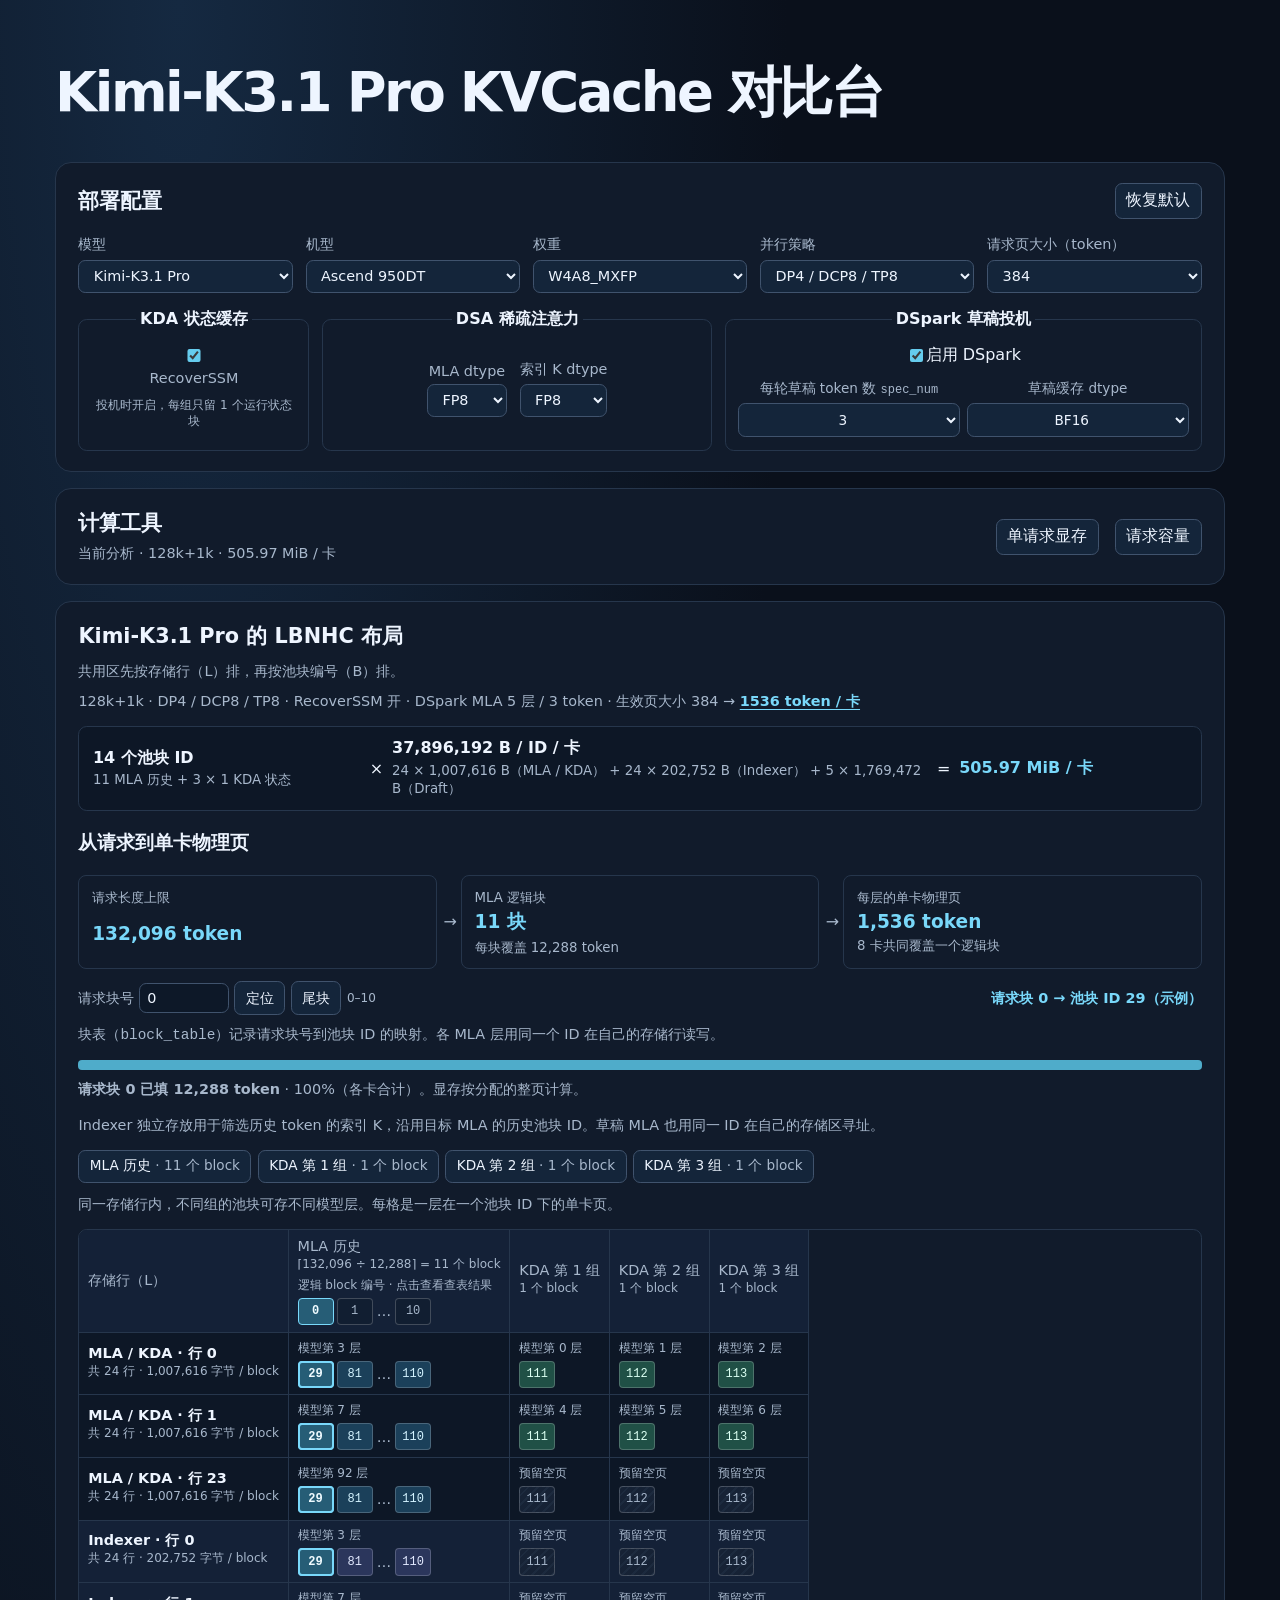
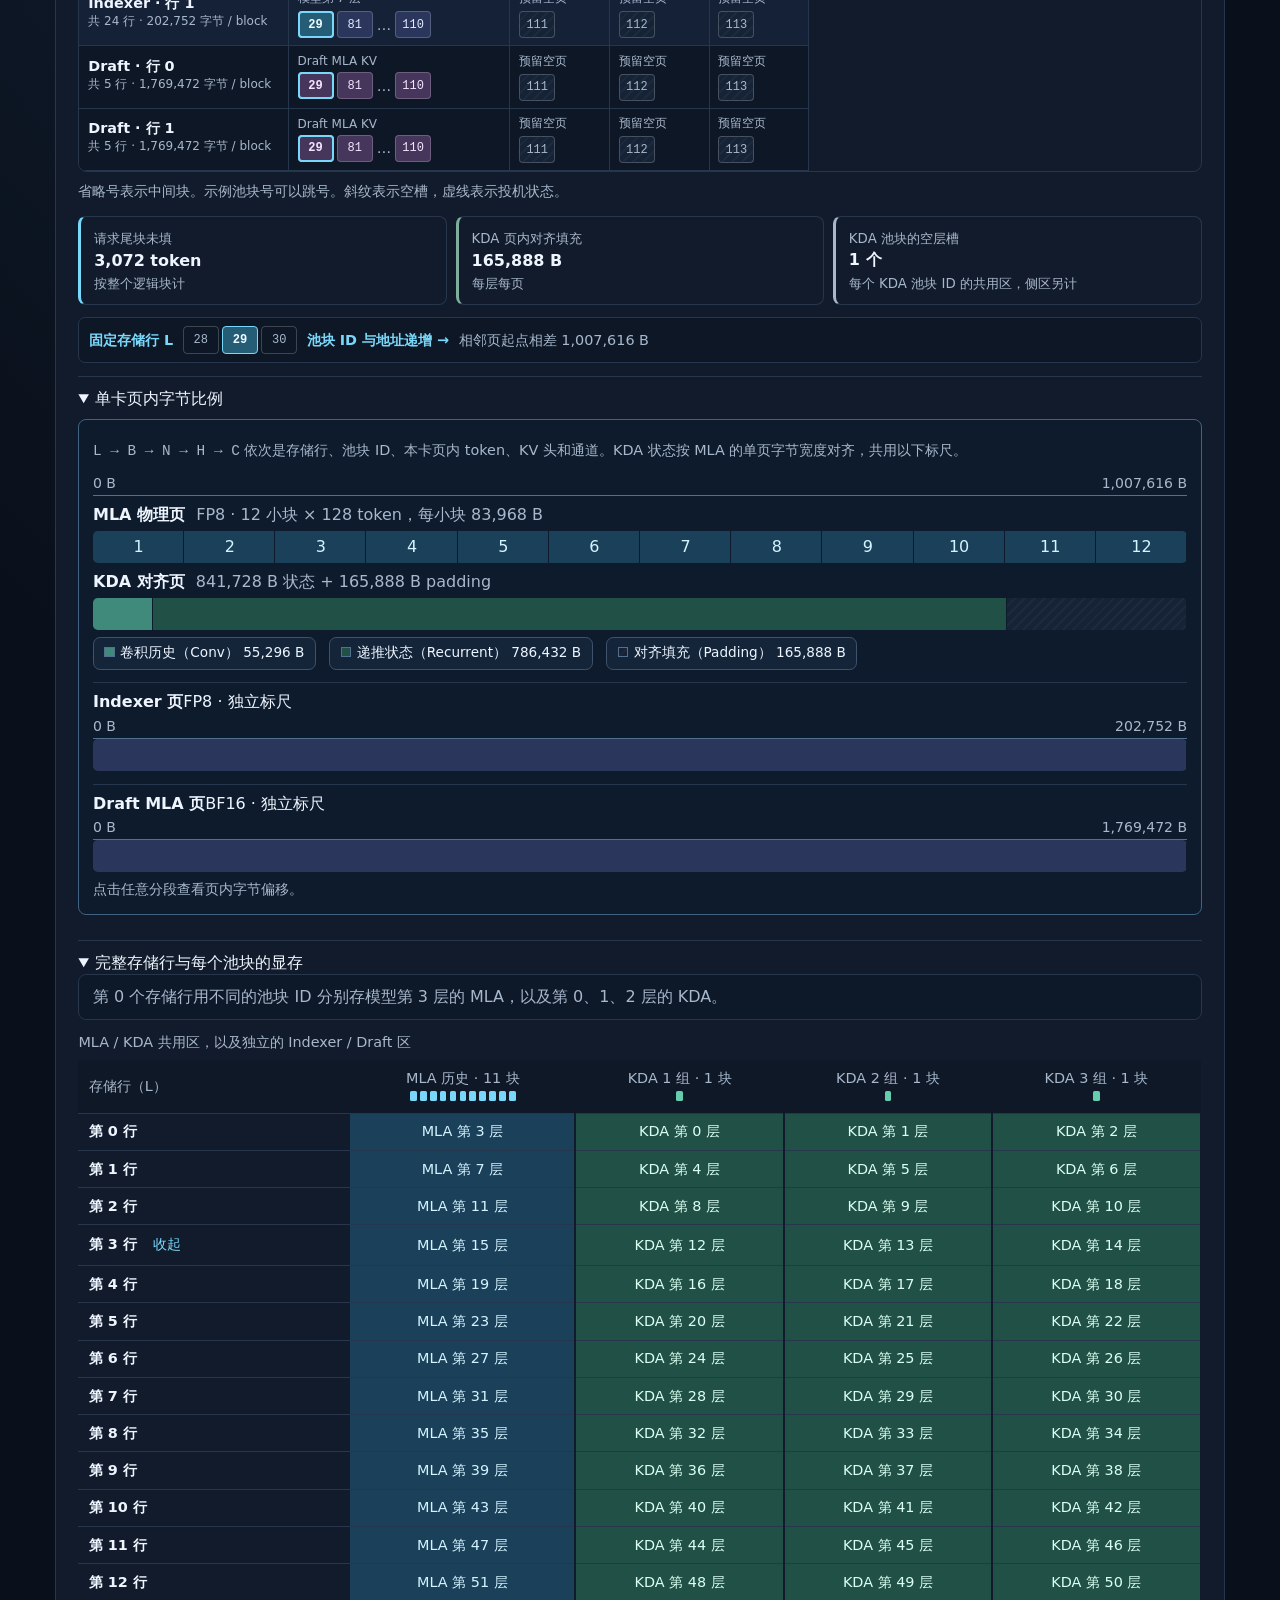
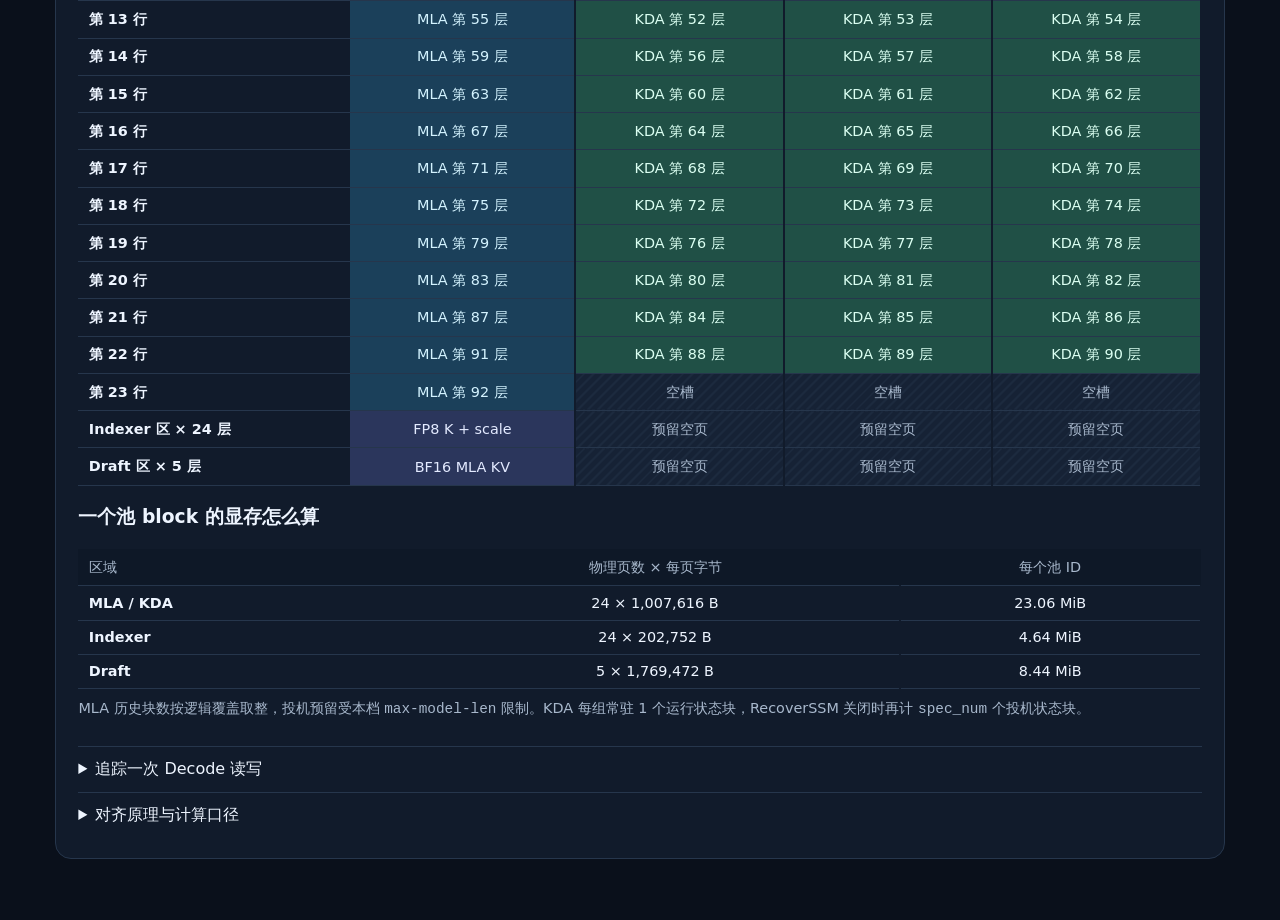
==== commit 4dade164: "Default to 384 tokens and allow custom block sizes" ====
--- a/index.html
+++ b/index.html
@@ -3,7 +3,7 @@
 <meta charset="utf-8">
 <meta name="viewport" content="width=device-width, initial-scale=1">
 <title>Kimi-K3.1 Pro KVCache 对比台</title>
-<link rel="stylesheet" href="style.css?v=35">
+<link rel="stylesheet" href="style.css?v=36">
 <main>
   <header>
     <h1 id="page-title">Kimi-K3.1 Pro KVCache 对比台</h1>
@@ -16,7 +16,10 @@
       <label>机型<select id="hardware"><option value="a5">Ascend 950DT</option><option value="a3">Atlas 800I A3</option></select></label>
       <label>权重<select id="weight"><option>W4A8_MXFP</option></select></label>
       <label>并行策略<select id="scenario"><option value="8">DP4 / DCP8 / TP8</option><option value="1">DP4 / TP8</option><option value="custom">自定义</option></select></label>
-      <label for="block-size" title="--block-size">请求页大小（token）<select id="block-size"><option>640</option><option>1024</option><option>1408</option><option selected>1536</option></select></label>
+      <div class="block-setting">
+        <label for="block-size" title="--block-size">请求页大小（token）<select id="block-size"><option selected>384</option><option>768</option><option>1536</option><option value="custom">自定义</option></select></label>
+        <label id="custom-block-field" hidden>自定义页大小（token）<input id="custom-block-size" type="number" min="128" max="1048576" step="128" inputmode="numeric" placeholder="填写 128 的倍数"></label>
+      </div>
     </div>
     <fieldset id="custom-parallel" class="custom-parallel" hidden>
       <legend>自定义并行策略</legend>
@@ -171,6 +174,6 @@
   <div class="dialog-head"><div><h2 id="detail-title">占用明细</h2><p id="detail-caption" class="caption"></p></div><form method="dialog"><button>关闭</button></form></div>
   <div id="detail-rows"></div>
 </dialog>
-<script src="model.js?v=23" defer></script>
-<script src="app.js?v=40" defer></script>
+<script src="model.js?v=24" defer></script>
+<script src="app.js?v=41" defer></script>
 </html>
--- a/style.css
+++ b/style.css
@@ -83,6 +83,21 @@
   min-width: 0;
 }
 
+.settings label[hidden] {
+  display: none;
+}
+
+.block-setting {
+  display: grid;
+  align-content: start;
+  gap: .45rem;
+  min-width: 0;
+}
+
+.block-setting input[type="number"] {
+  width: 100%;
+}
+
 .custom-parallel {
   min-inline-size: 0;
   margin: 0 0 .8rem;
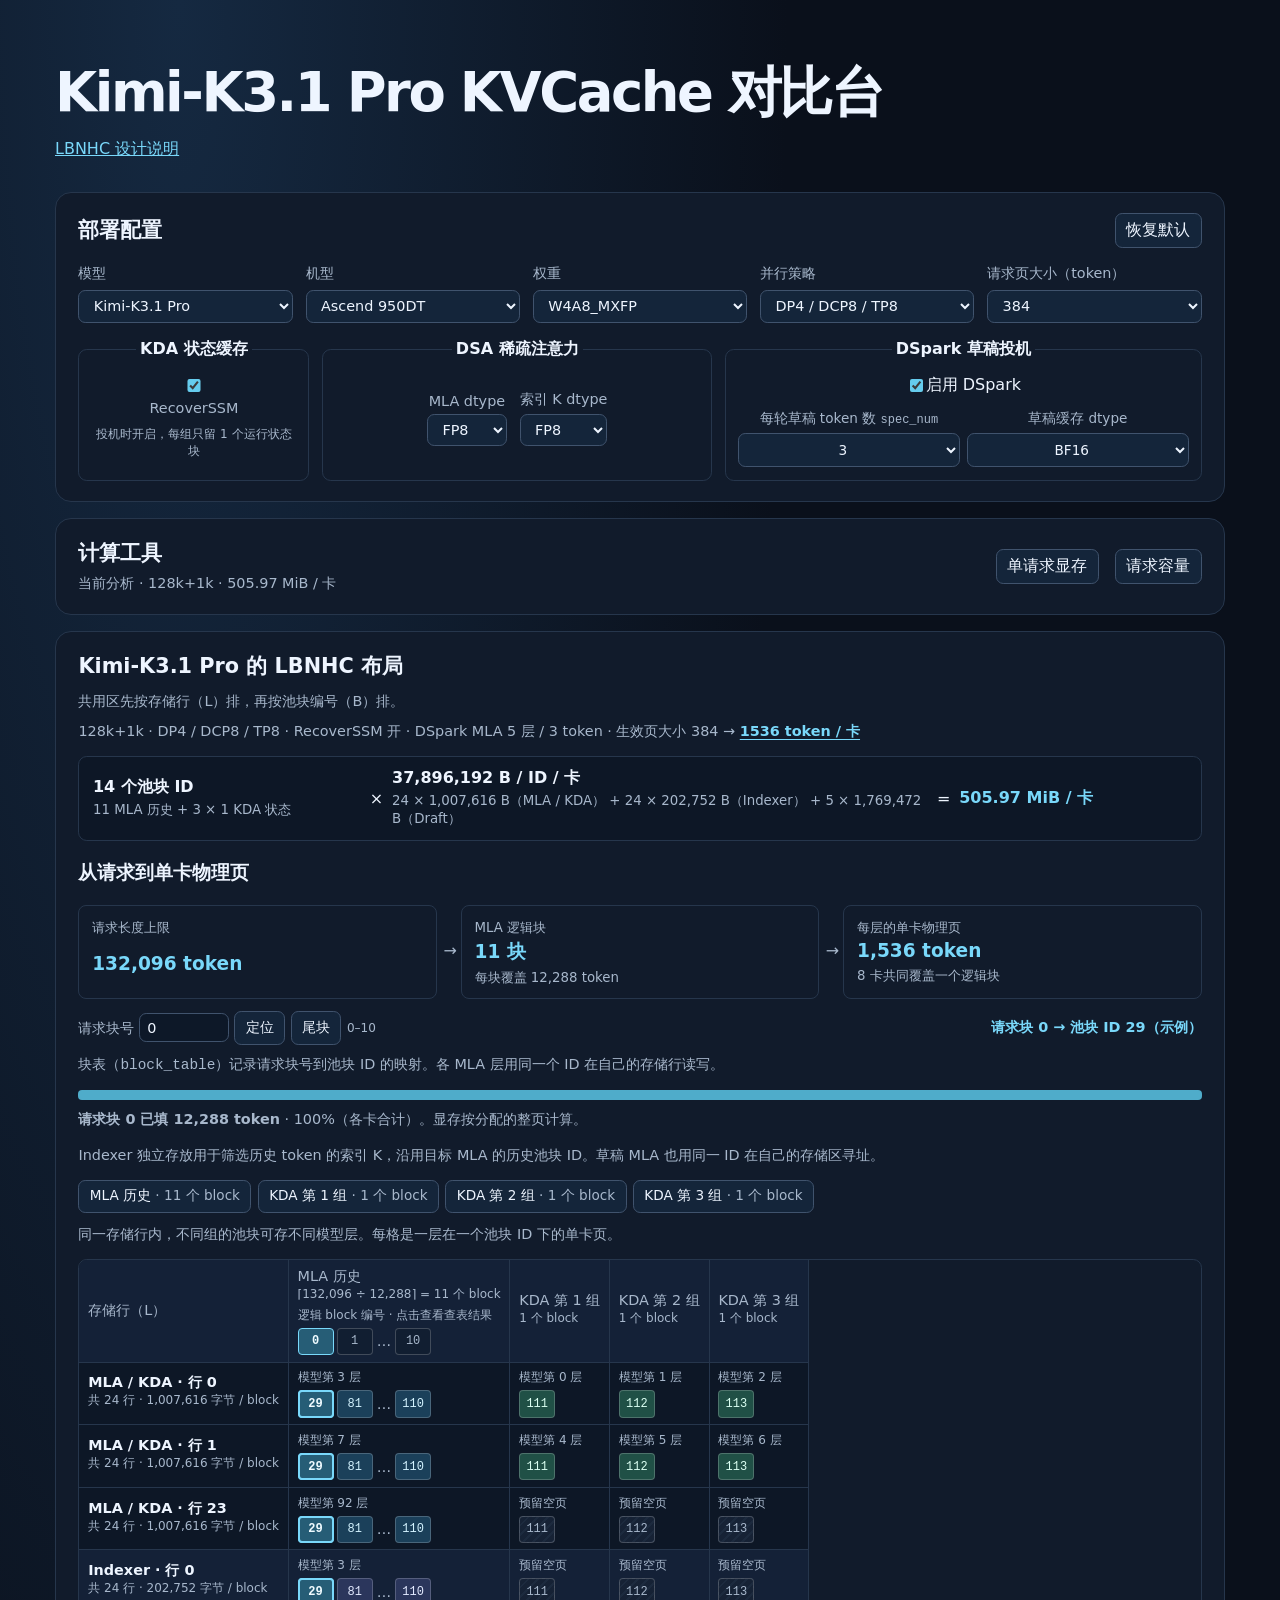
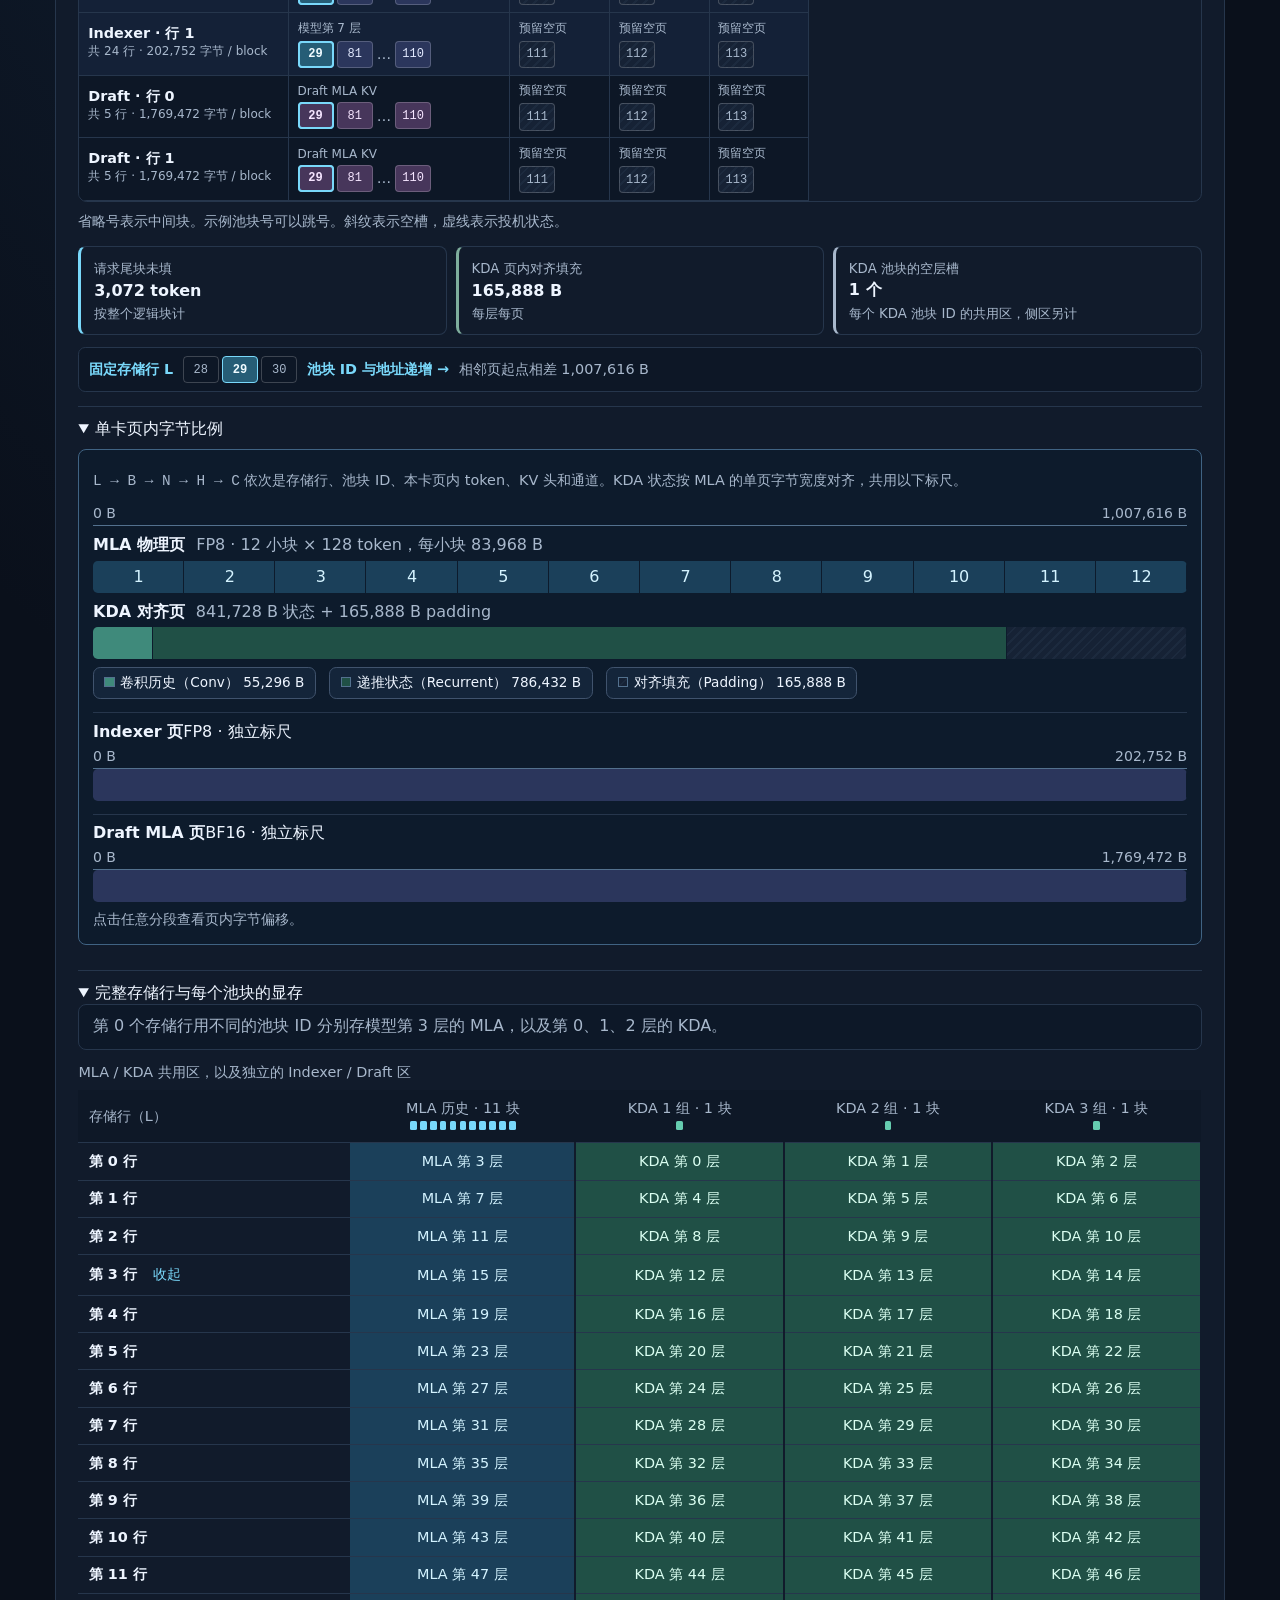
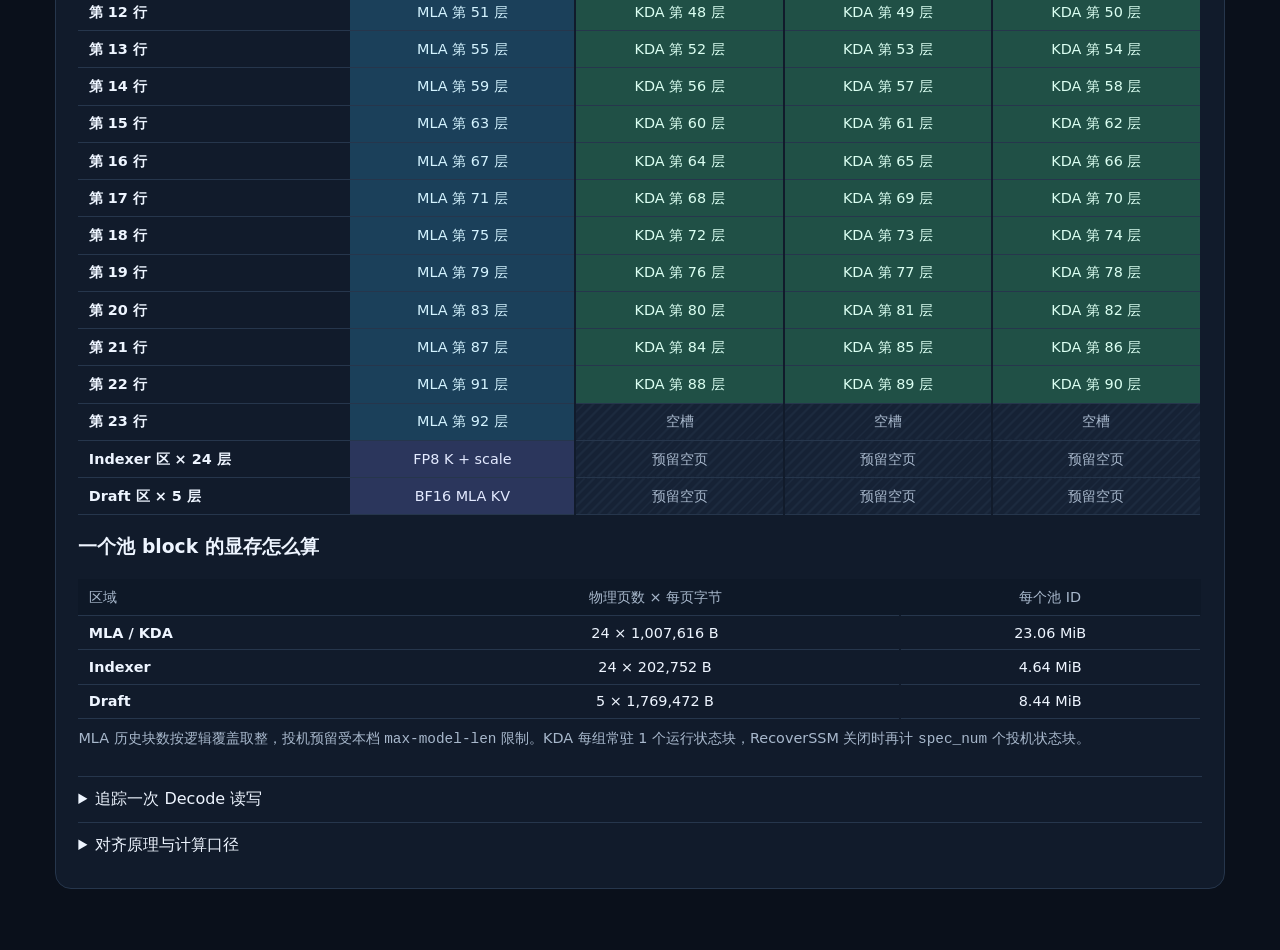
==== commit 6dbfec69: "Add the LBNHC design article to KVCache Analysis" ====
--- a/index.html
+++ b/index.html
@@ -7,6 +7,7 @@
 <main>
   <header>
     <h1 id="page-title">Kimi-K3.1 Pro KVCache 对比台</h1>
+    <a href="lbnhc.html">LBNHC 设计说明</a>
   </header>
 
   <section aria-labelledby="settings-title">
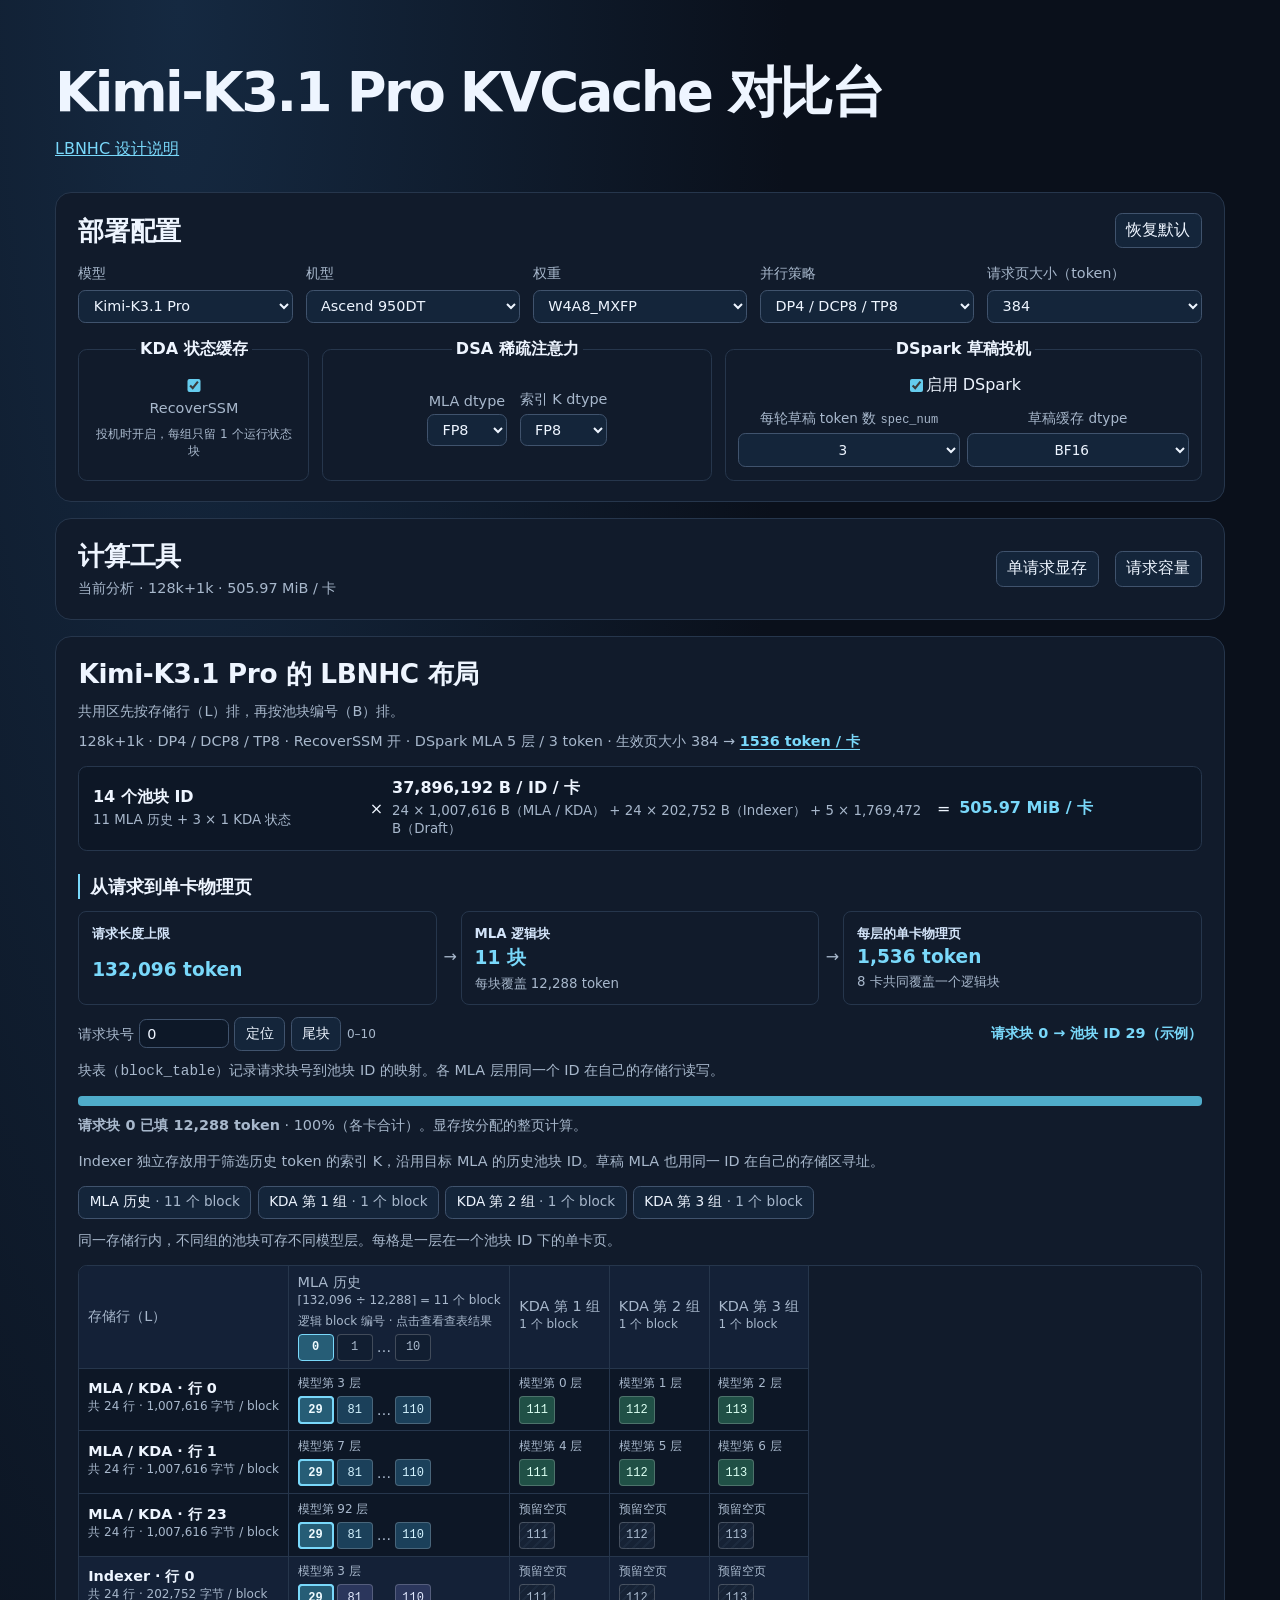
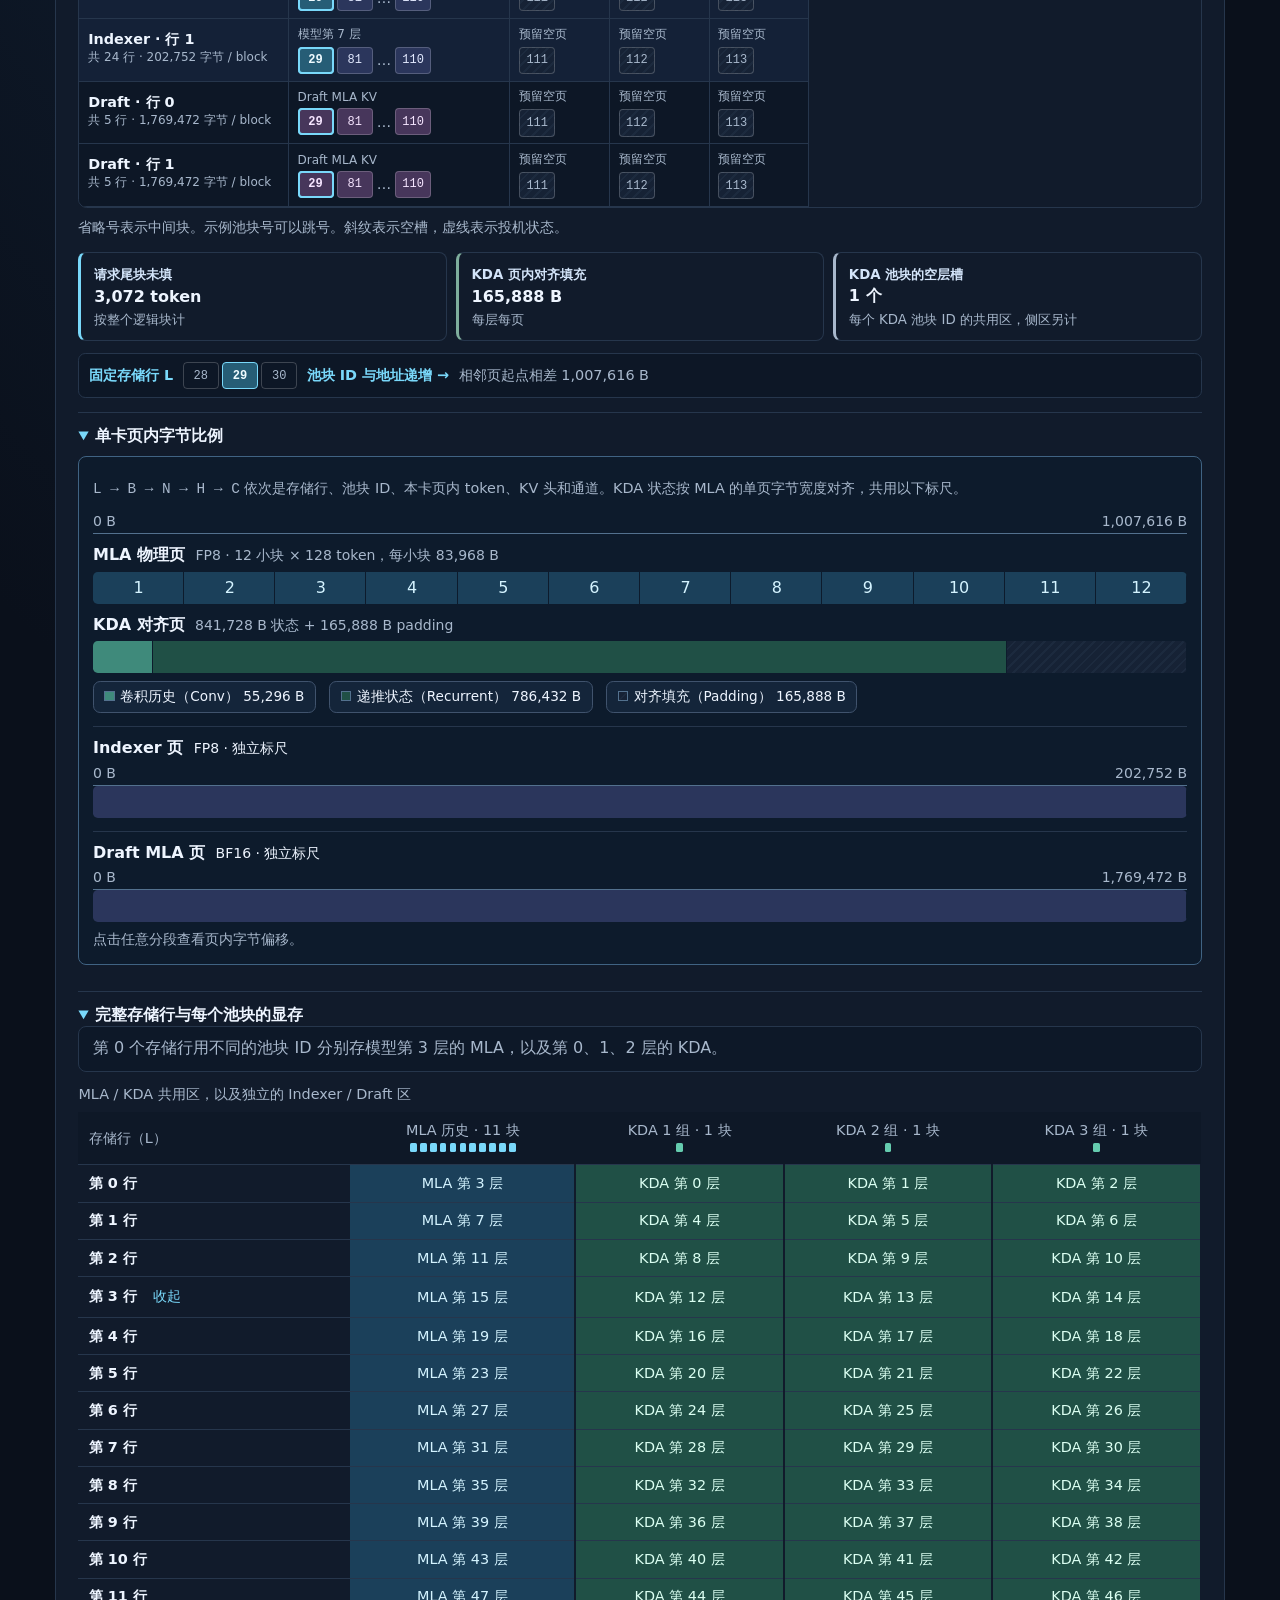
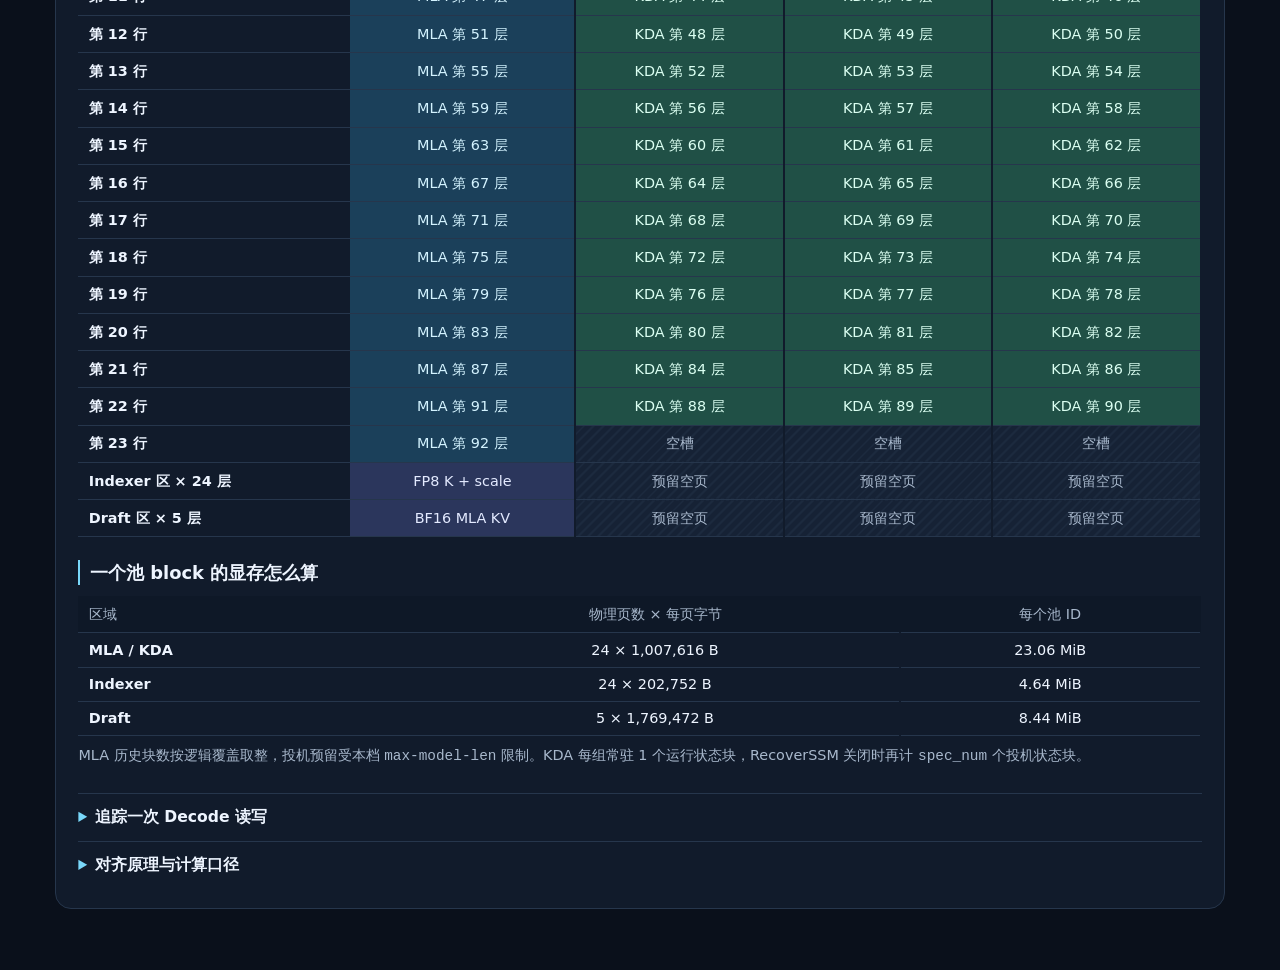
==== commit d7cea03c: "Clarify headings in KVCache comparison cards and diagrams" ====
--- a/index.html
+++ b/index.html
@@ -3,8 +3,8 @@
 <meta charset="utf-8">
 <meta name="viewport" content="width=device-width, initial-scale=1">
 <title>Kimi-K3.1 Pro KVCache 对比台</title>
-<link rel="stylesheet" href="style.css?v=36">
-<main>
+<link rel="stylesheet" href="style.css?v=37">
+<main class="comparison-page">
   <header>
     <h1 id="page-title">Kimi-K3.1 Pro KVCache 对比台</h1>
     <a href="lbnhc.html">LBNHC 设计说明</a>
--- a/style.css
+++ b/style.css
@@ -41,6 +41,24 @@
   margin: 0 0 .6rem;
 }
 
+.comparison-page section h2,
+.tool-dialog .dialog-head h2,
+#detail .dialog-head h2 {
+  font-size: clamp(1.35rem, 2.2vw, 1.65rem);
+  font-weight: 720;
+  line-height: 1.25;
+  letter-spacing: -.015em;
+}
+
+.comparison-page #cache-layout h3 {
+  margin: 1.4rem 0 .7rem;
+  padding-inline-start: .6rem;
+  border-inline-start: 2px solid var(--accent);
+  font-size: 1.12rem;
+  font-weight: 680;
+  line-height: 1.4;
+}
+
 section {
   padding: 1.25rem 1.4rem;
   border: 1px solid var(--line);
@@ -224,7 +242,8 @@
   color: var(--text);
   margin-inline: auto;
   padding: 0 .25rem;
-  font-weight: 650;
+  font-size: 1rem;
+  font-weight: 700;
 }
 
 .option-fields {
@@ -588,6 +607,14 @@
   font-size: 1.16rem;
 }
 
+.block-path > div > small:first-child,
+.space-guide > div > small:first-child,
+.capacity-totals > div > small {
+  color: #d3e4f9;
+  font-weight: 650;
+  line-height: 1.4;
+}
+
 .space-guide > div:nth-child(1) { border-inline-start: 3px solid var(--accent); }
 .space-guide > div:nth-child(2) { border-inline-start: 3px solid #7fae9d; }
 .space-guide > div:nth-child(3) { border-inline-start: 3px solid #a8b8cc; }
@@ -647,6 +674,19 @@
   cursor: pointer;
 }
 
+#cache-layout details > summary,
+.tool-dialog details > summary {
+  color: var(--text);
+  font-size: .975rem;
+  font-weight: 650;
+  line-height: 1.45;
+}
+
+#cache-layout details > summary::marker,
+.tool-dialog details > summary::marker {
+  color: var(--accent);
+}
+
 li {
   margin-bottom: .35rem;
 }
@@ -1123,7 +1163,21 @@
 }
 
 .byte-label {
-  margin: .55rem 0 .3rem;
+  display: flex;
+  flex-wrap: wrap;
+  align-items: baseline;
+  gap: .2rem .65rem;
+  margin: .7rem 0 .35rem;
+}
+
+.byte-label > strong {
+  color: var(--text);
+  font-weight: 680;
+}
+
+.block-zoom .byte-label > strong + span {
+  margin-inline-start: 0;
+  font-size: .875rem;
 }
 
 .byte-track {
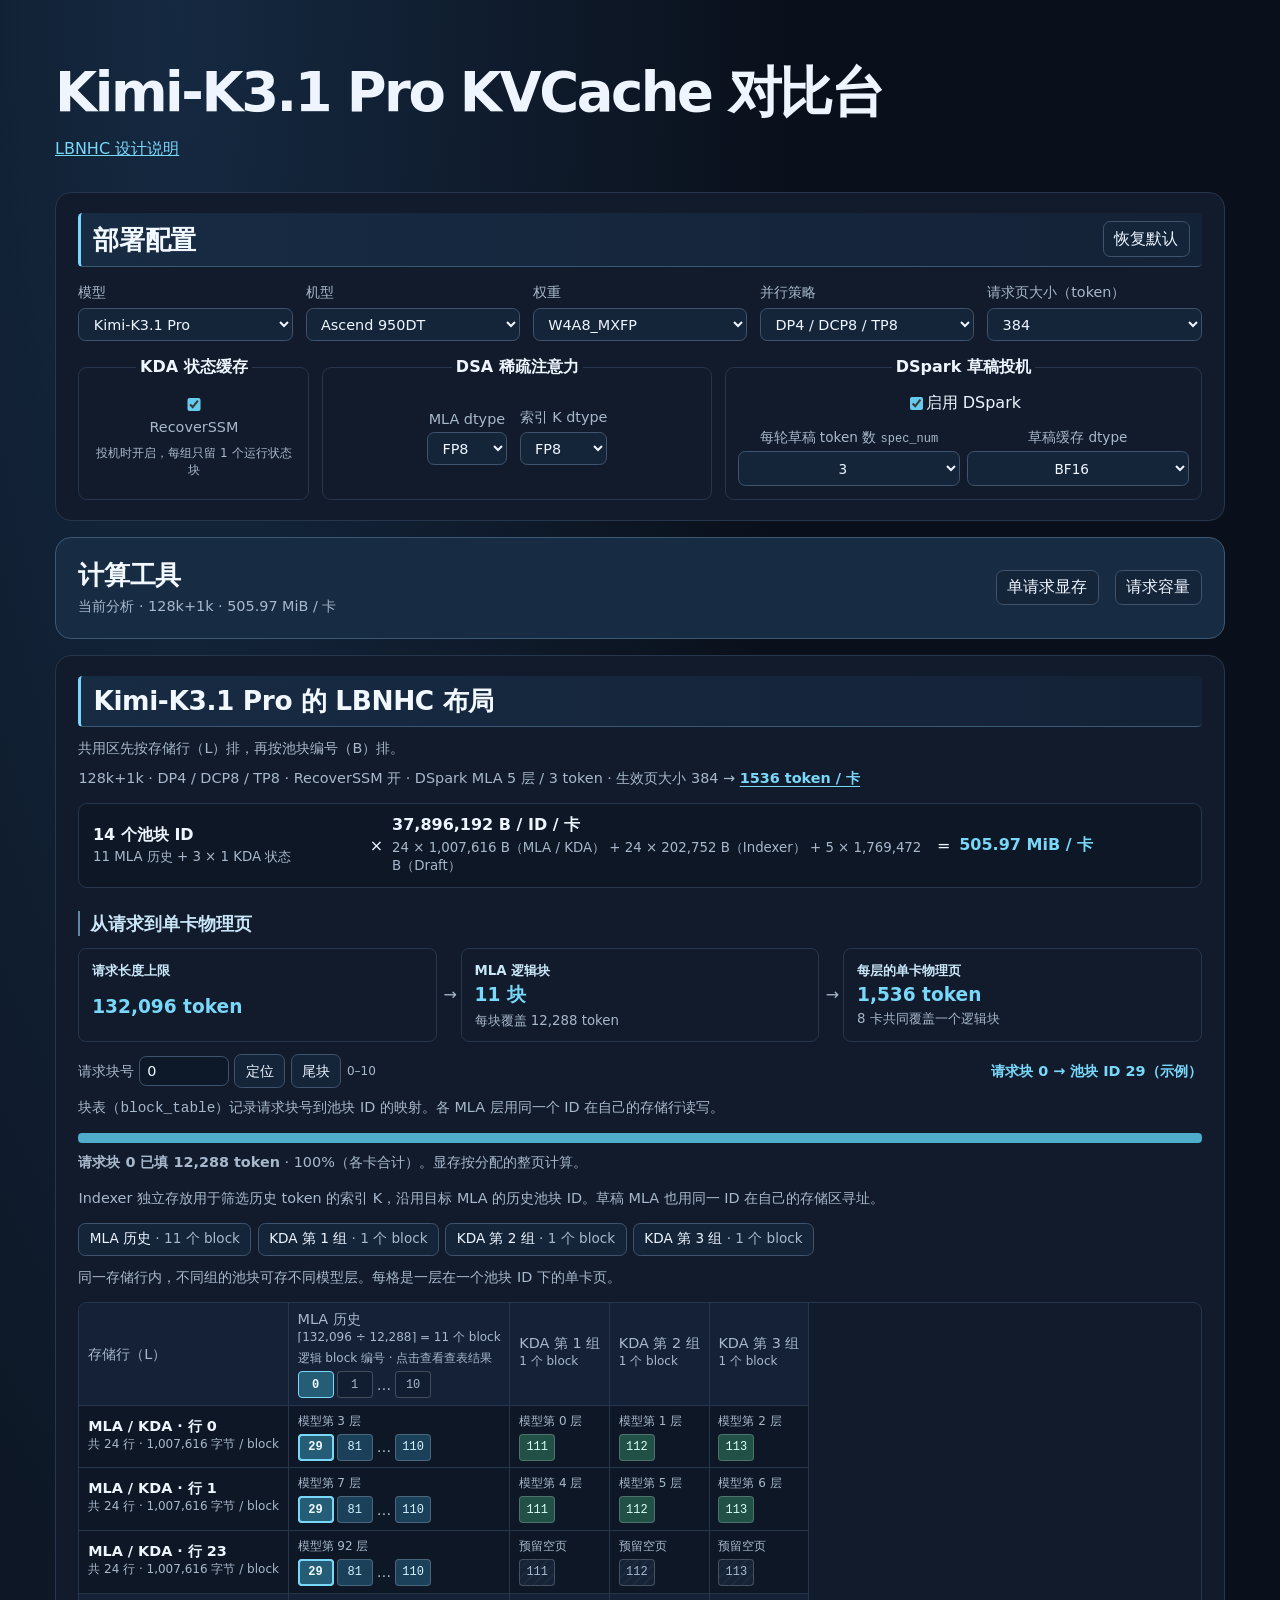
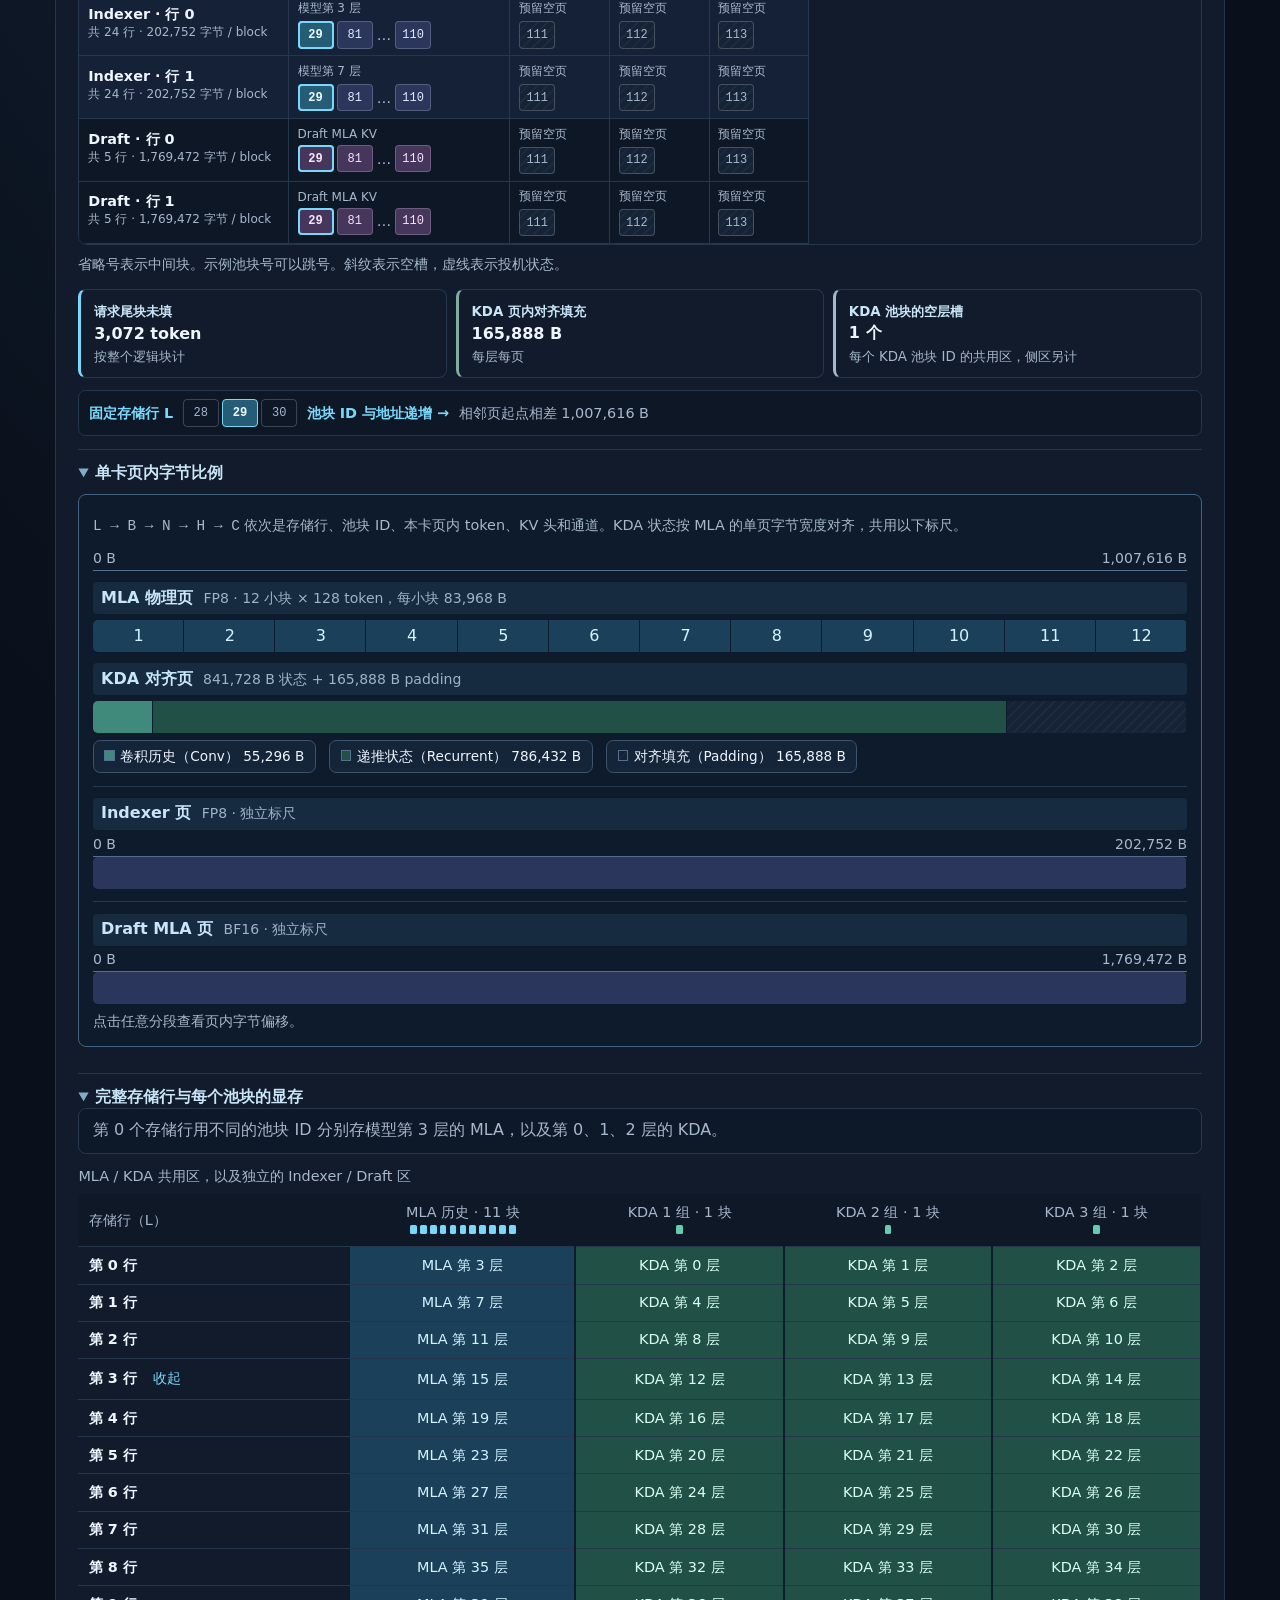
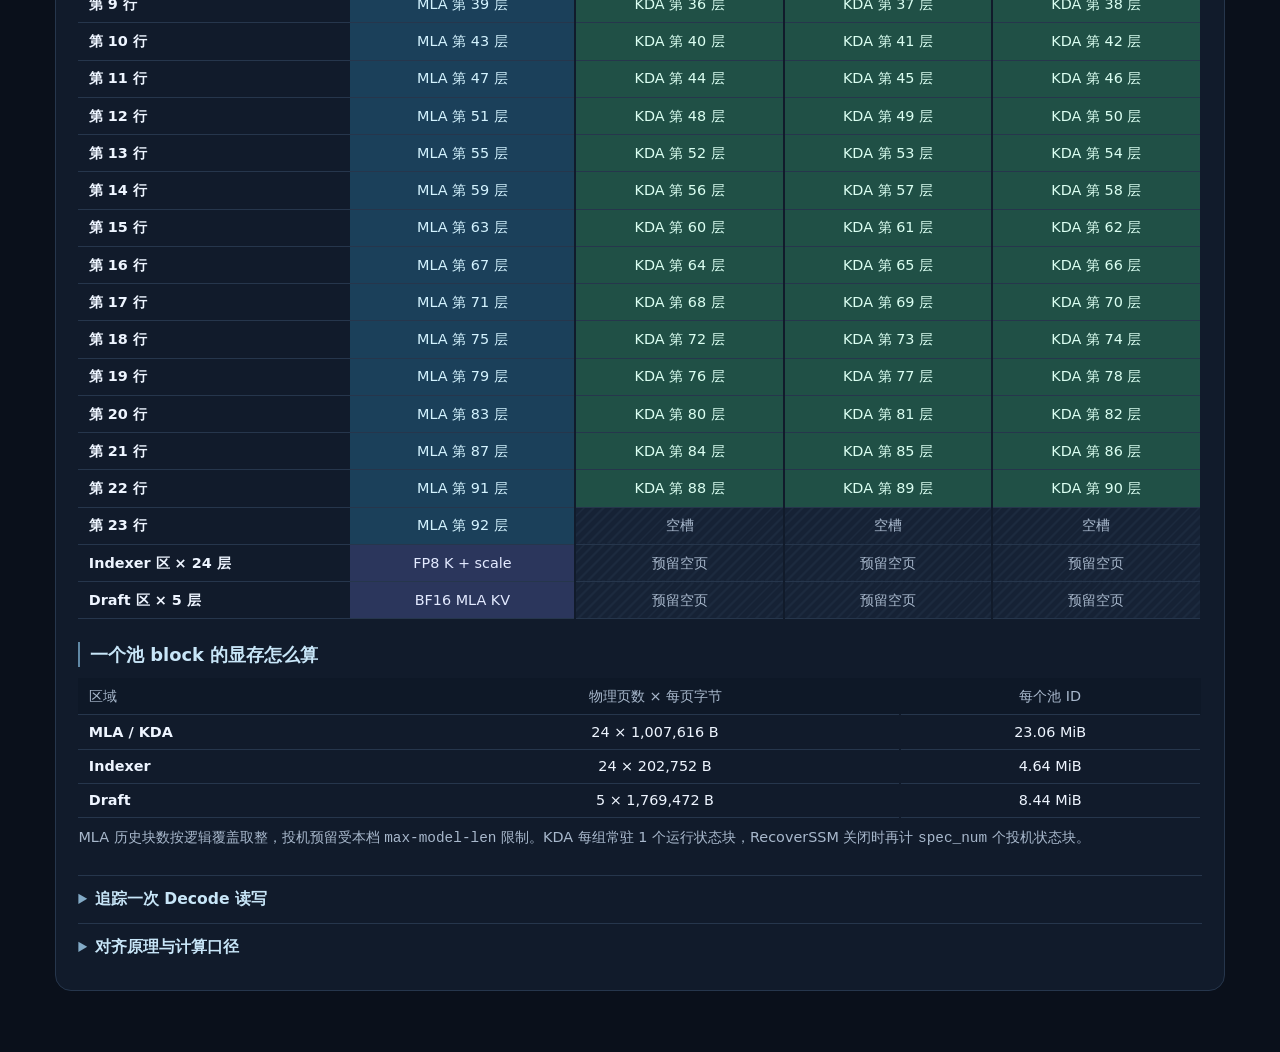
==== commit dfc7934a: "Differentiate KVCache headings and captions with color" ====
--- a/index.html
+++ b/index.html
@@ -3,7 +3,7 @@
 <meta charset="utf-8">
 <meta name="viewport" content="width=device-width, initial-scale=1">
 <title>Kimi-K3.1 Pro KVCache 对比台</title>
-<link rel="stylesheet" href="style.css?v=37">
+<link rel="stylesheet" href="style.css?v=38">
 <main class="comparison-page">
   <header>
     <h1 id="page-title">Kimi-K3.1 Pro KVCache 对比台</h1>
--- a/style.css
+++ b/style.css
@@ -6,6 +6,11 @@
   --text: #eef5ff;
   --muted: #a8b8cc;
   --accent: #79d8fa;
+  --heading-band: #172b43;
+  --heading-border: #395974;
+  --heading-text: #f2f8ff;
+  --diagram-heading: #c8e6f8;
+  --diagram-note: #9cb3ca;
   font-family: Inter,'Microsoft YaHei',system-ui,sans-serif;
   background: var(--bg);
   color: var(--text);
@@ -44,16 +49,27 @@
 .comparison-page section h2,
 .tool-dialog .dialog-head h2,
 #detail .dialog-head h2 {
+  color: var(--heading-text);
   font-size: clamp(1.35rem, 2.2vw, 1.65rem);
   font-weight: 720;
   line-height: 1.25;
   letter-spacing: -.015em;
 }
 
+.comparison-page .settings-heading,
+.comparison-page #layout-title {
+  padding: .55rem .75rem;
+  border-inline-start: 3px solid var(--accent);
+  border-block-end: 1px solid var(--heading-border);
+  border-radius: .28rem;
+  background: linear-gradient(90deg, var(--heading-band), #142237);
+}
+
 .comparison-page #cache-layout h3 {
   margin: 1.4rem 0 .7rem;
   padding-inline-start: .6rem;
-  border-inline-start: 2px solid var(--accent);
+  border-inline-start: 2px solid #6088a5;
+  color: var(--diagram-heading);
   font-size: 1.12rem;
   font-weight: 680;
   line-height: 1.4;
@@ -610,7 +626,7 @@
 .block-path > div > small:first-child,
 .space-guide > div > small:first-child,
 .capacity-totals > div > small {
-  color: #d3e4f9;
+  color: var(--diagram-heading);
   font-weight: 650;
   line-height: 1.4;
 }
@@ -676,7 +692,7 @@
 
 #cache-layout details > summary,
 .tool-dialog details > summary {
-  color: var(--text);
+  color: var(--diagram-heading);
   font-size: .975rem;
   font-weight: 650;
   line-height: 1.45;
@@ -684,7 +700,7 @@
 
 #cache-layout details > summary::marker,
 .tool-dialog details > summary::marker {
-  color: var(--accent);
+  color: #83abc7;
 }
 
 li {
@@ -735,6 +751,8 @@
 
 .tool-launcher {
   justify-content: space-between;
+  background: var(--heading-band);
+  border-color: var(--heading-border);
 }
 
 .tool-launcher h2 {
@@ -1168,14 +1186,18 @@
   align-items: baseline;
   gap: .2rem .65rem;
   margin: .7rem 0 .35rem;
+  padding: .35rem .5rem;
+  border-radius: .25rem;
+  background: #162a40;
 }
 
 .byte-label > strong {
-  color: var(--text);
+  color: var(--diagram-heading);
   font-weight: 680;
 }
 
 .block-zoom .byte-label > strong + span {
+  color: var(--diagram-note);
   margin-inline-start: 0;
   font-size: .875rem;
 }
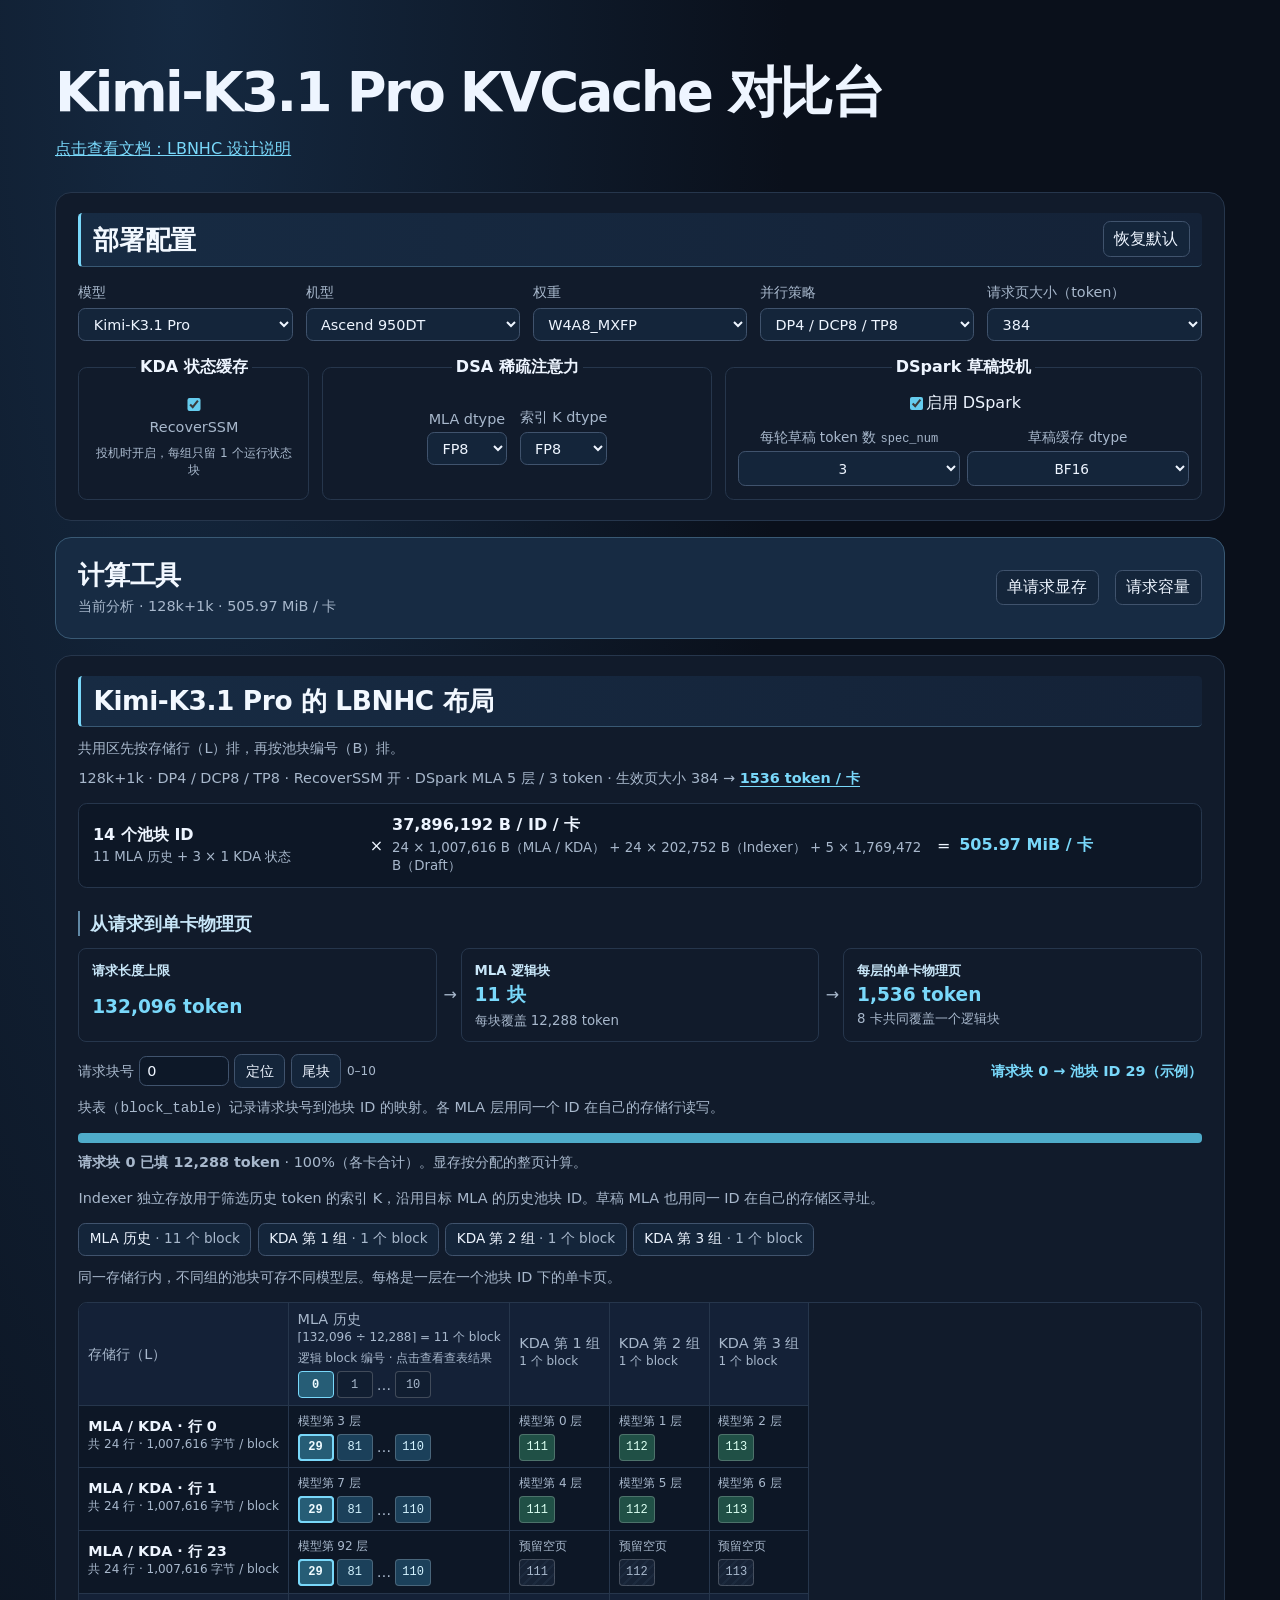
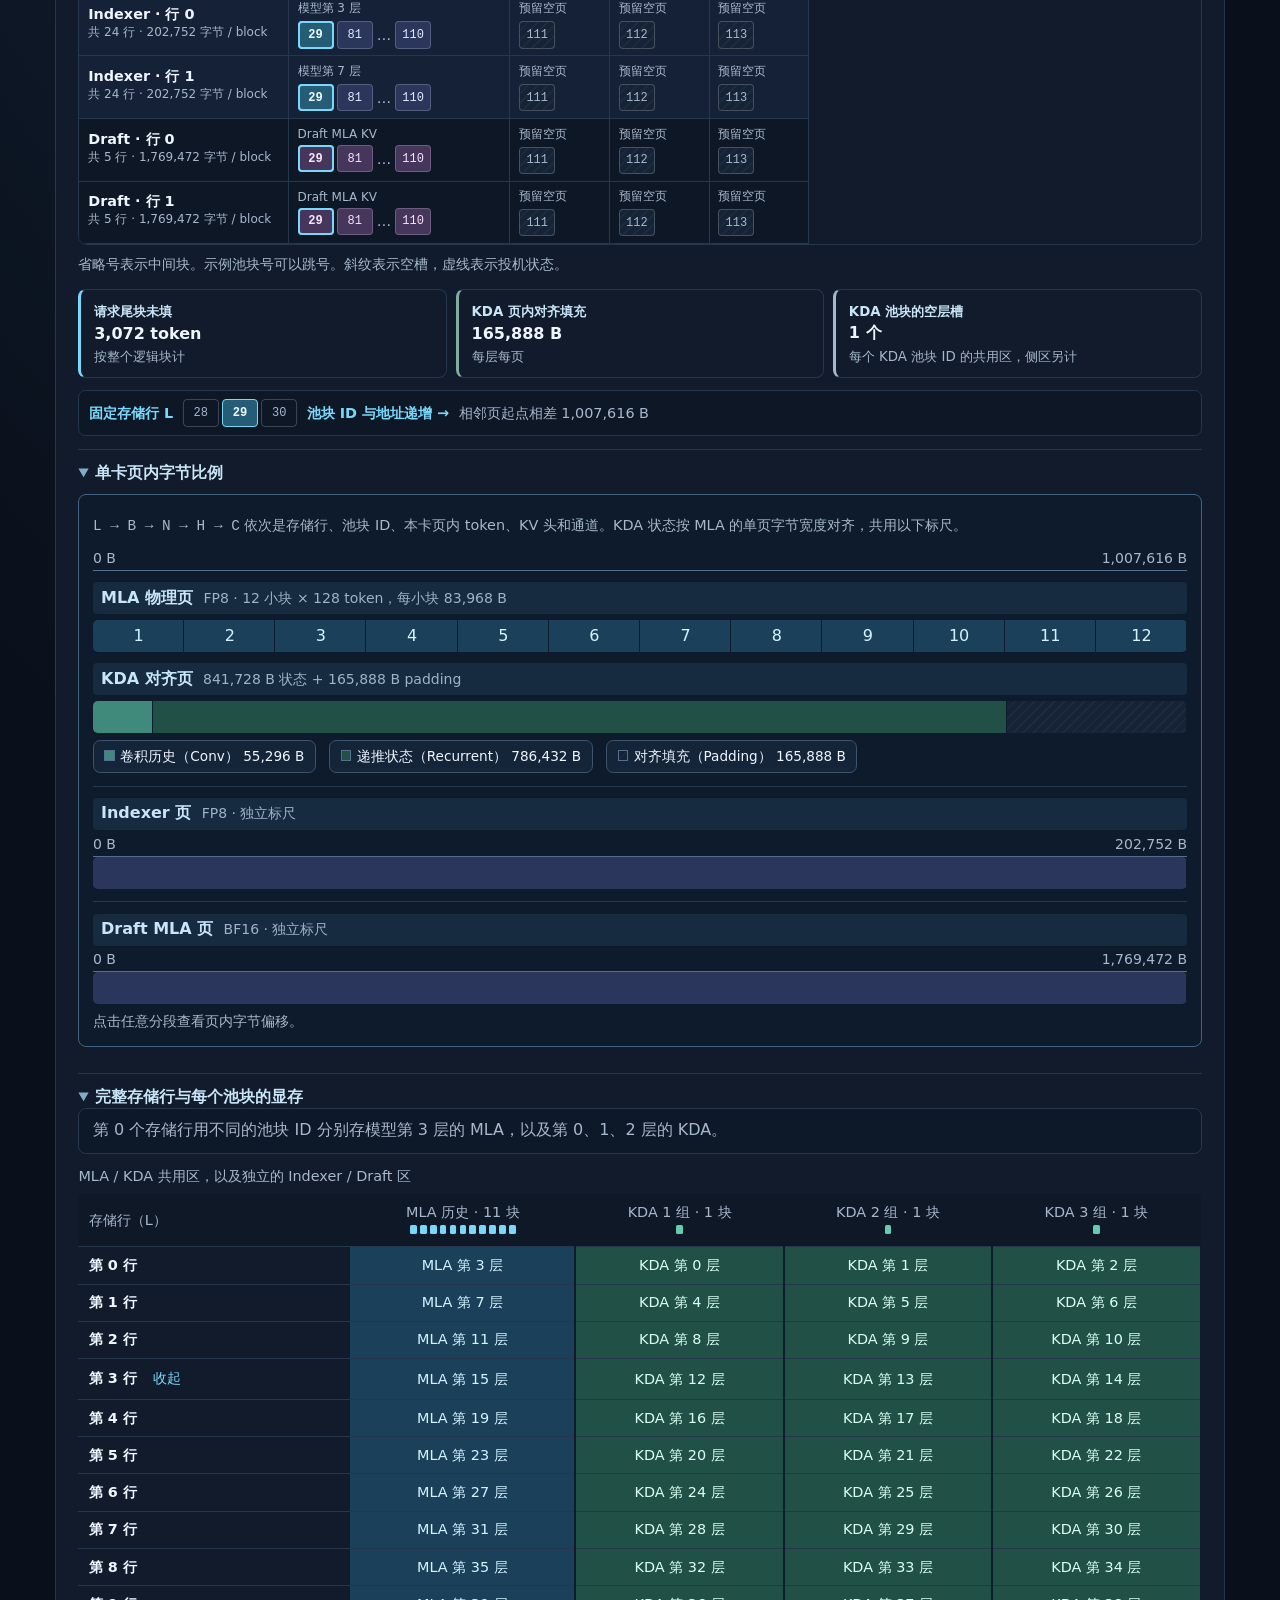
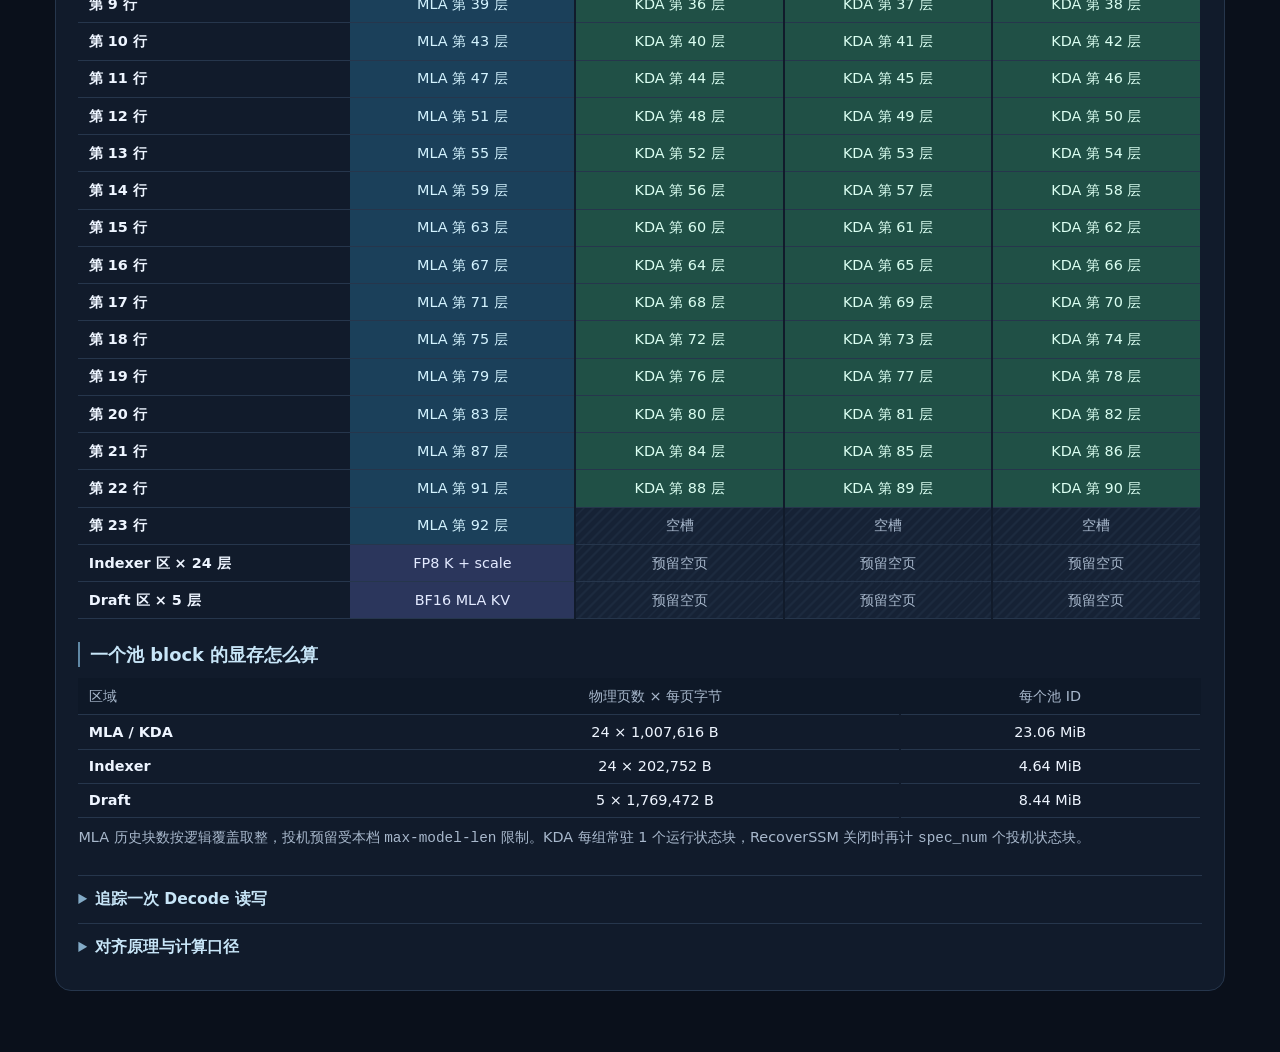
==== commit d11c24f6: "Label the LBNHC documentation link explicitly" ====
--- a/index.html
+++ b/index.html
@@ -7,7 +7,7 @@
 <main class="comparison-page">
   <header>
     <h1 id="page-title">Kimi-K3.1 Pro KVCache 对比台</h1>
-    <a href="lbnhc.html">LBNHC 设计说明</a>
+    <a href="lbnhc.html">点击查看文档：LBNHC 设计说明</a>
   </header>
 
   <section aria-labelledby="settings-title">
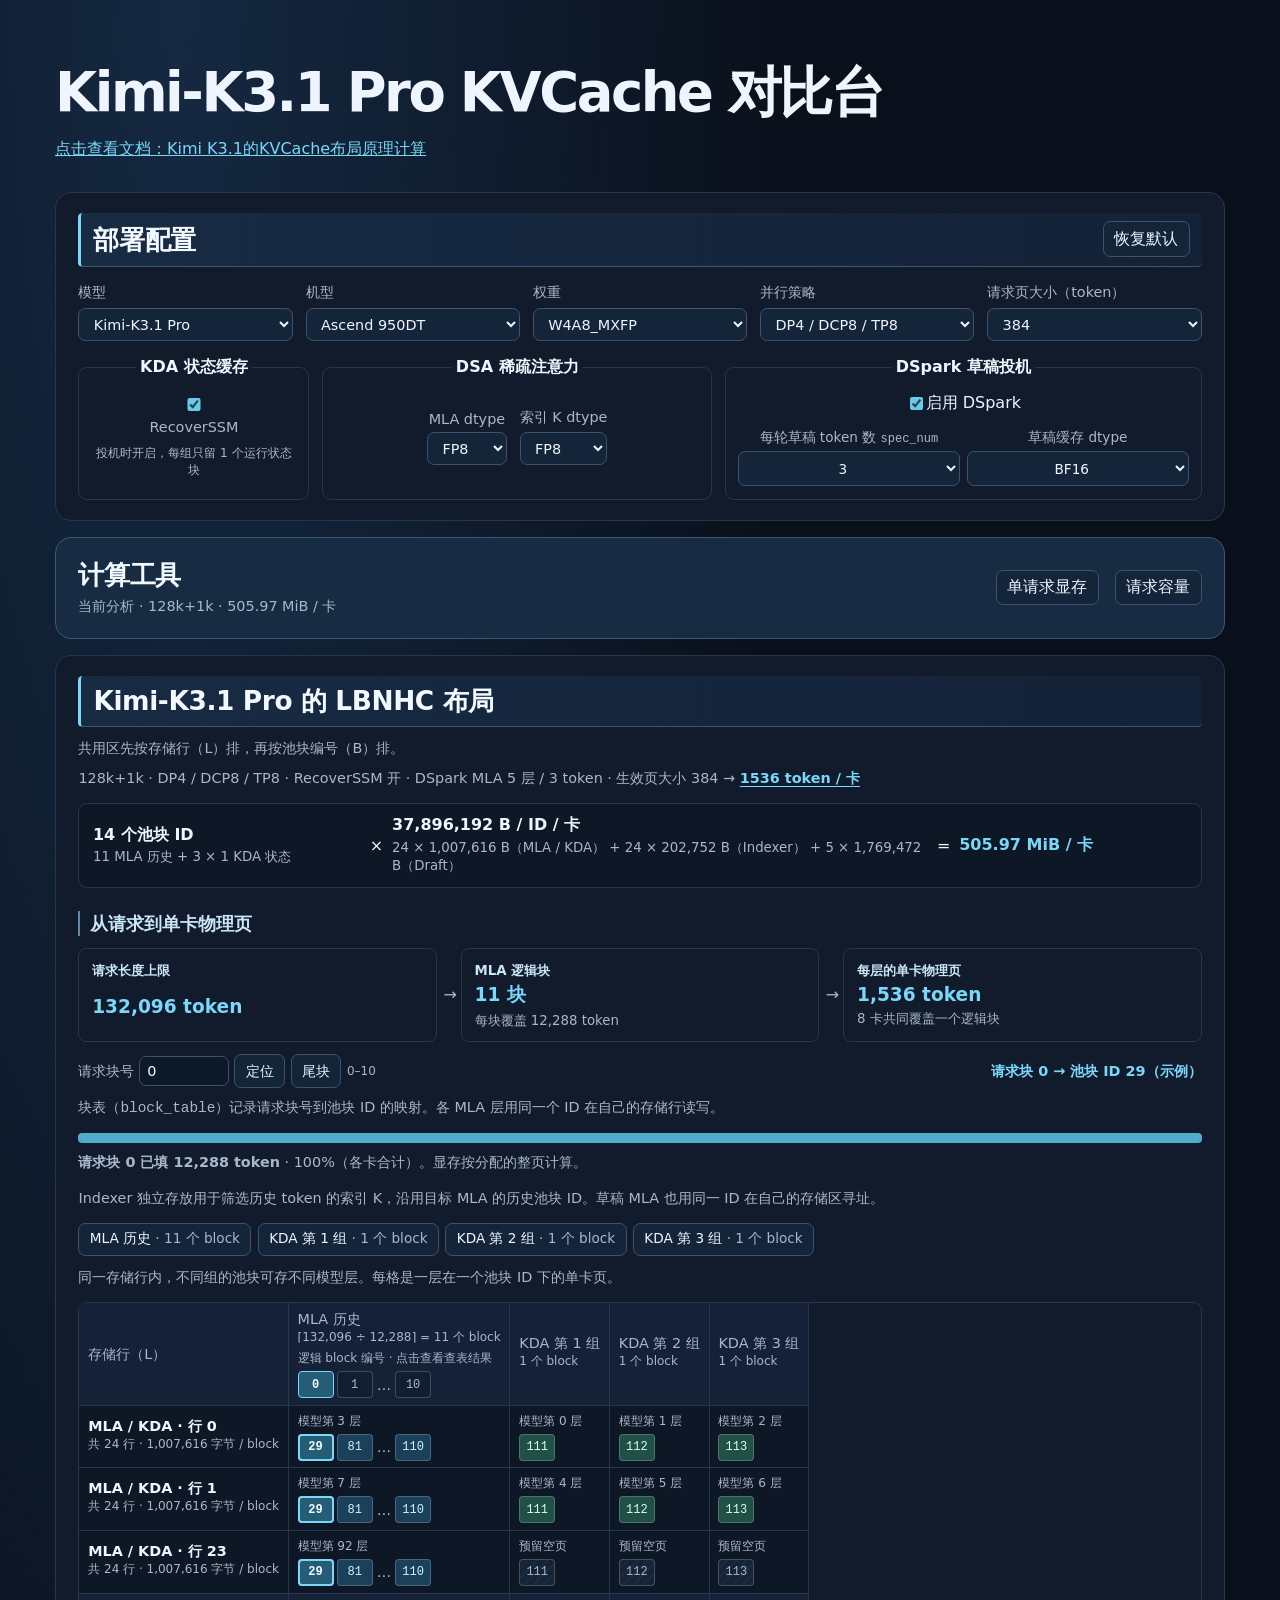
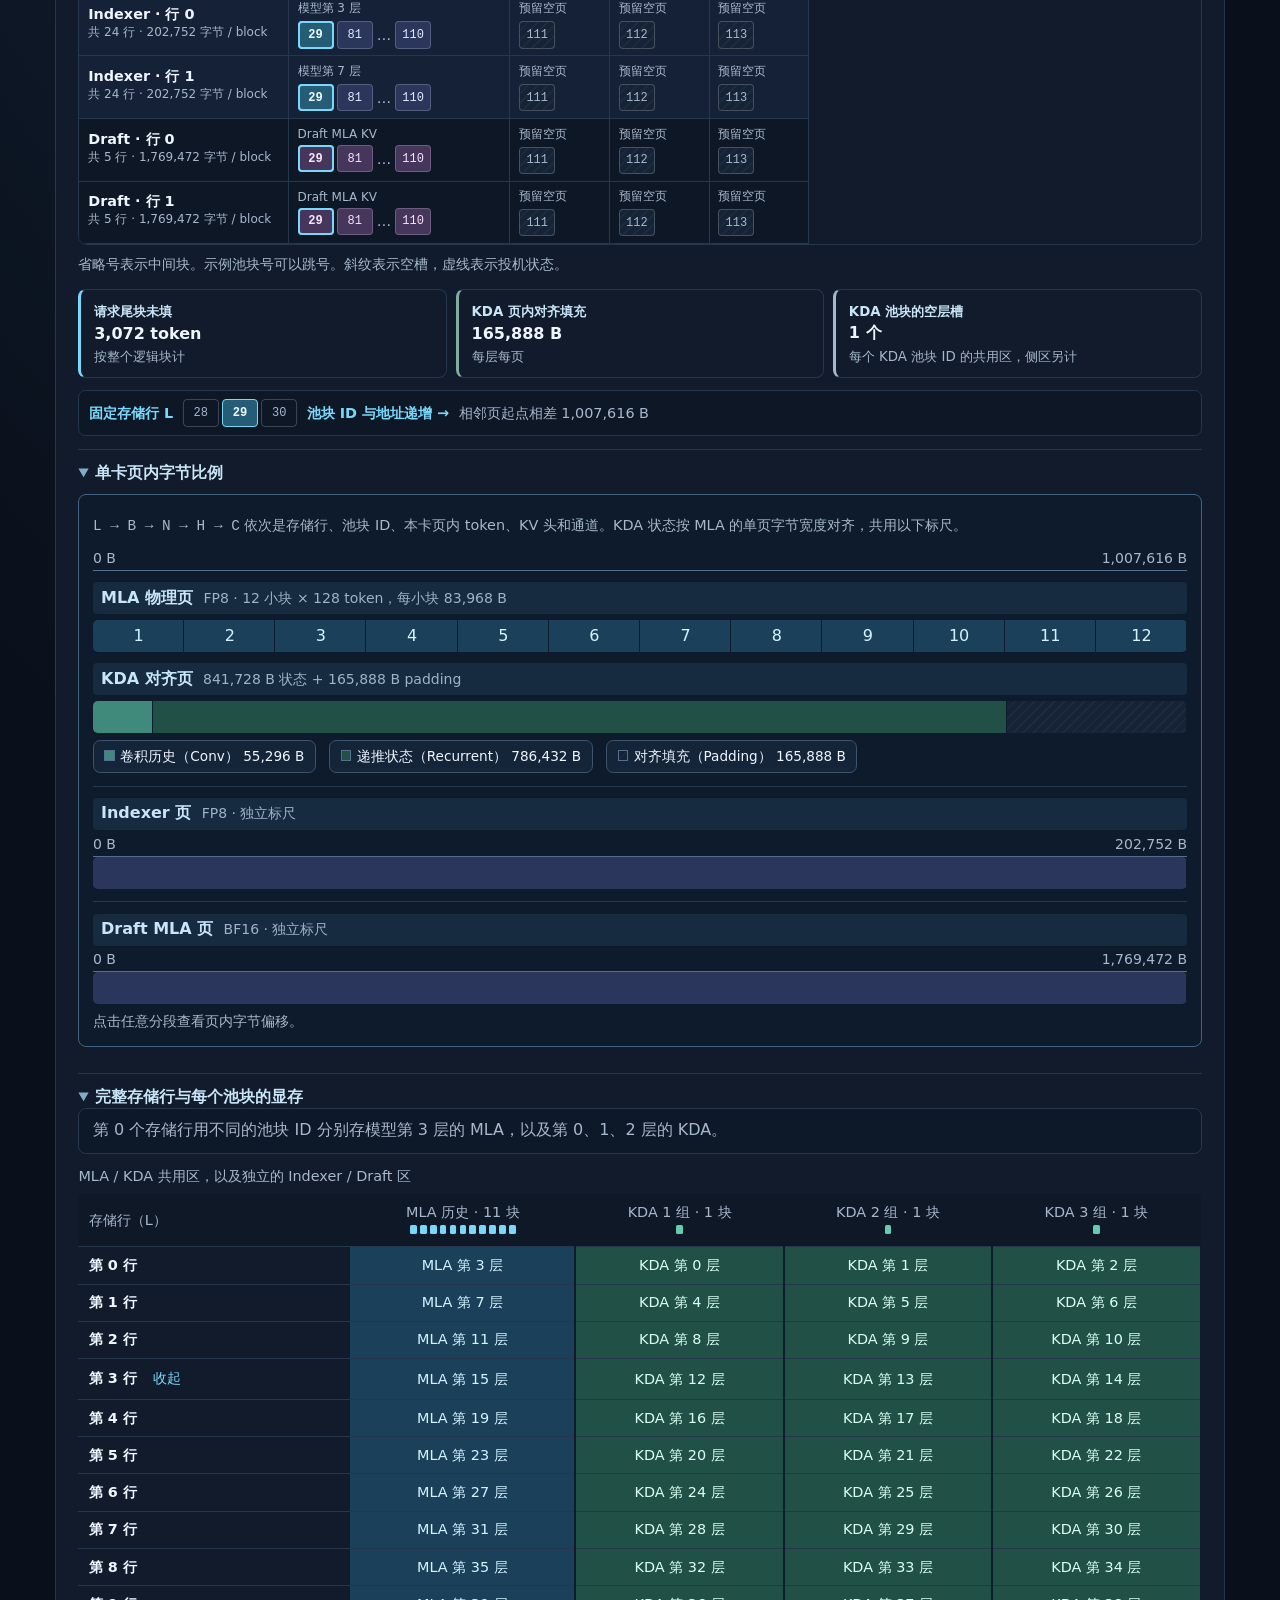
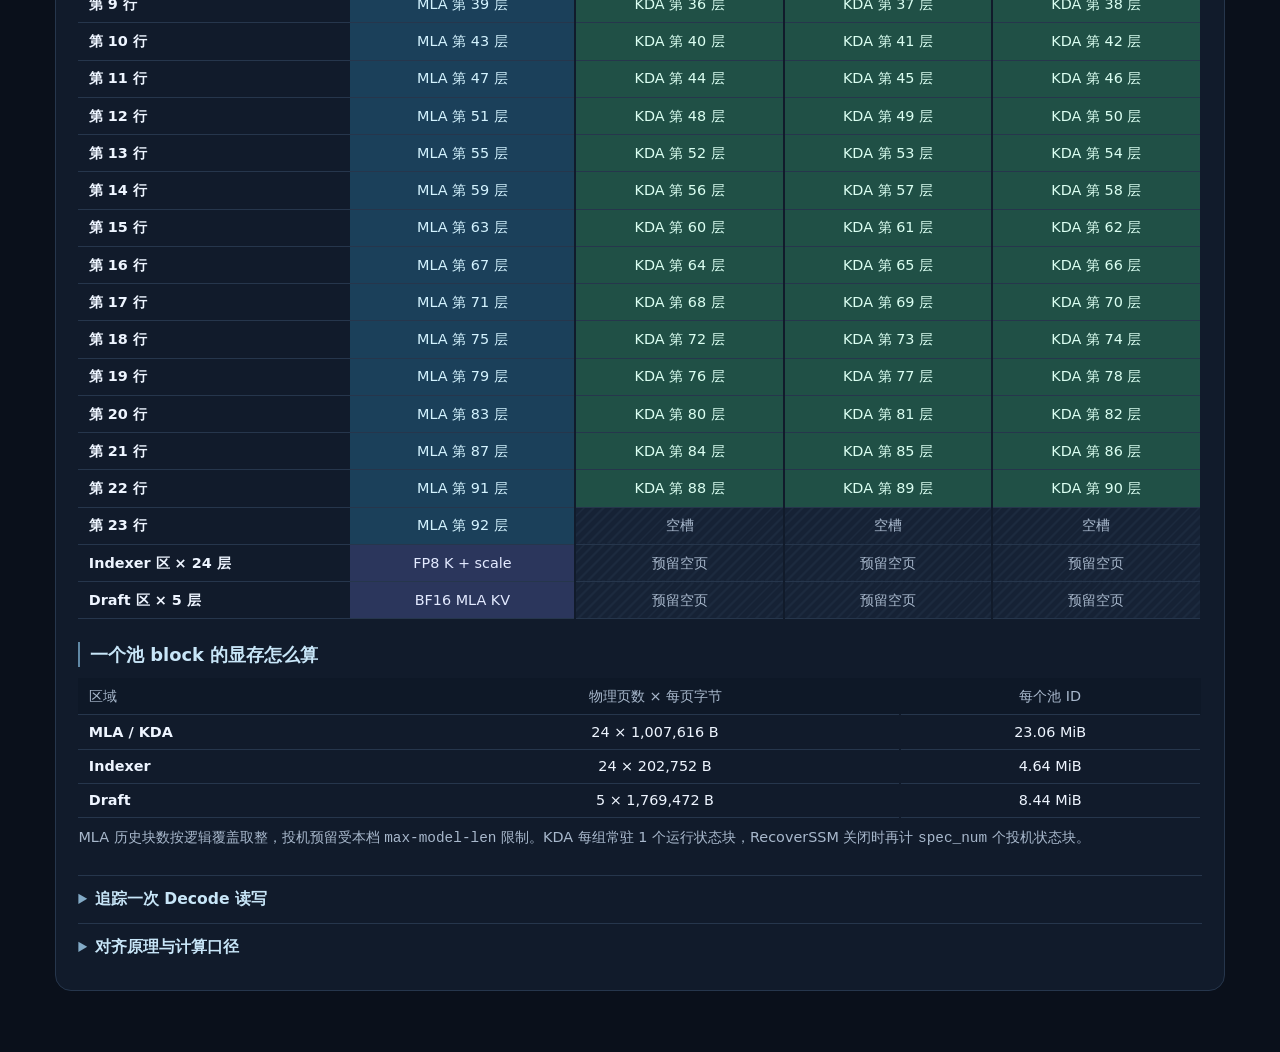
==== commit ed68addd: "Rename the Kimi K3.1 KVCache layout article" ====
--- a/index.html
+++ b/index.html
@@ -7,7 +7,7 @@
 <main class="comparison-page">
   <header>
     <h1 id="page-title">Kimi-K3.1 Pro KVCache 对比台</h1>
-    <a href="lbnhc.html">点击查看文档：LBNHC 设计说明</a>
+    <a href="lbnhc.html">点击查看文档：Kimi K3.1的KVCache布局原理计算</a>
   </header>
 
   <section aria-labelledby="settings-title">
